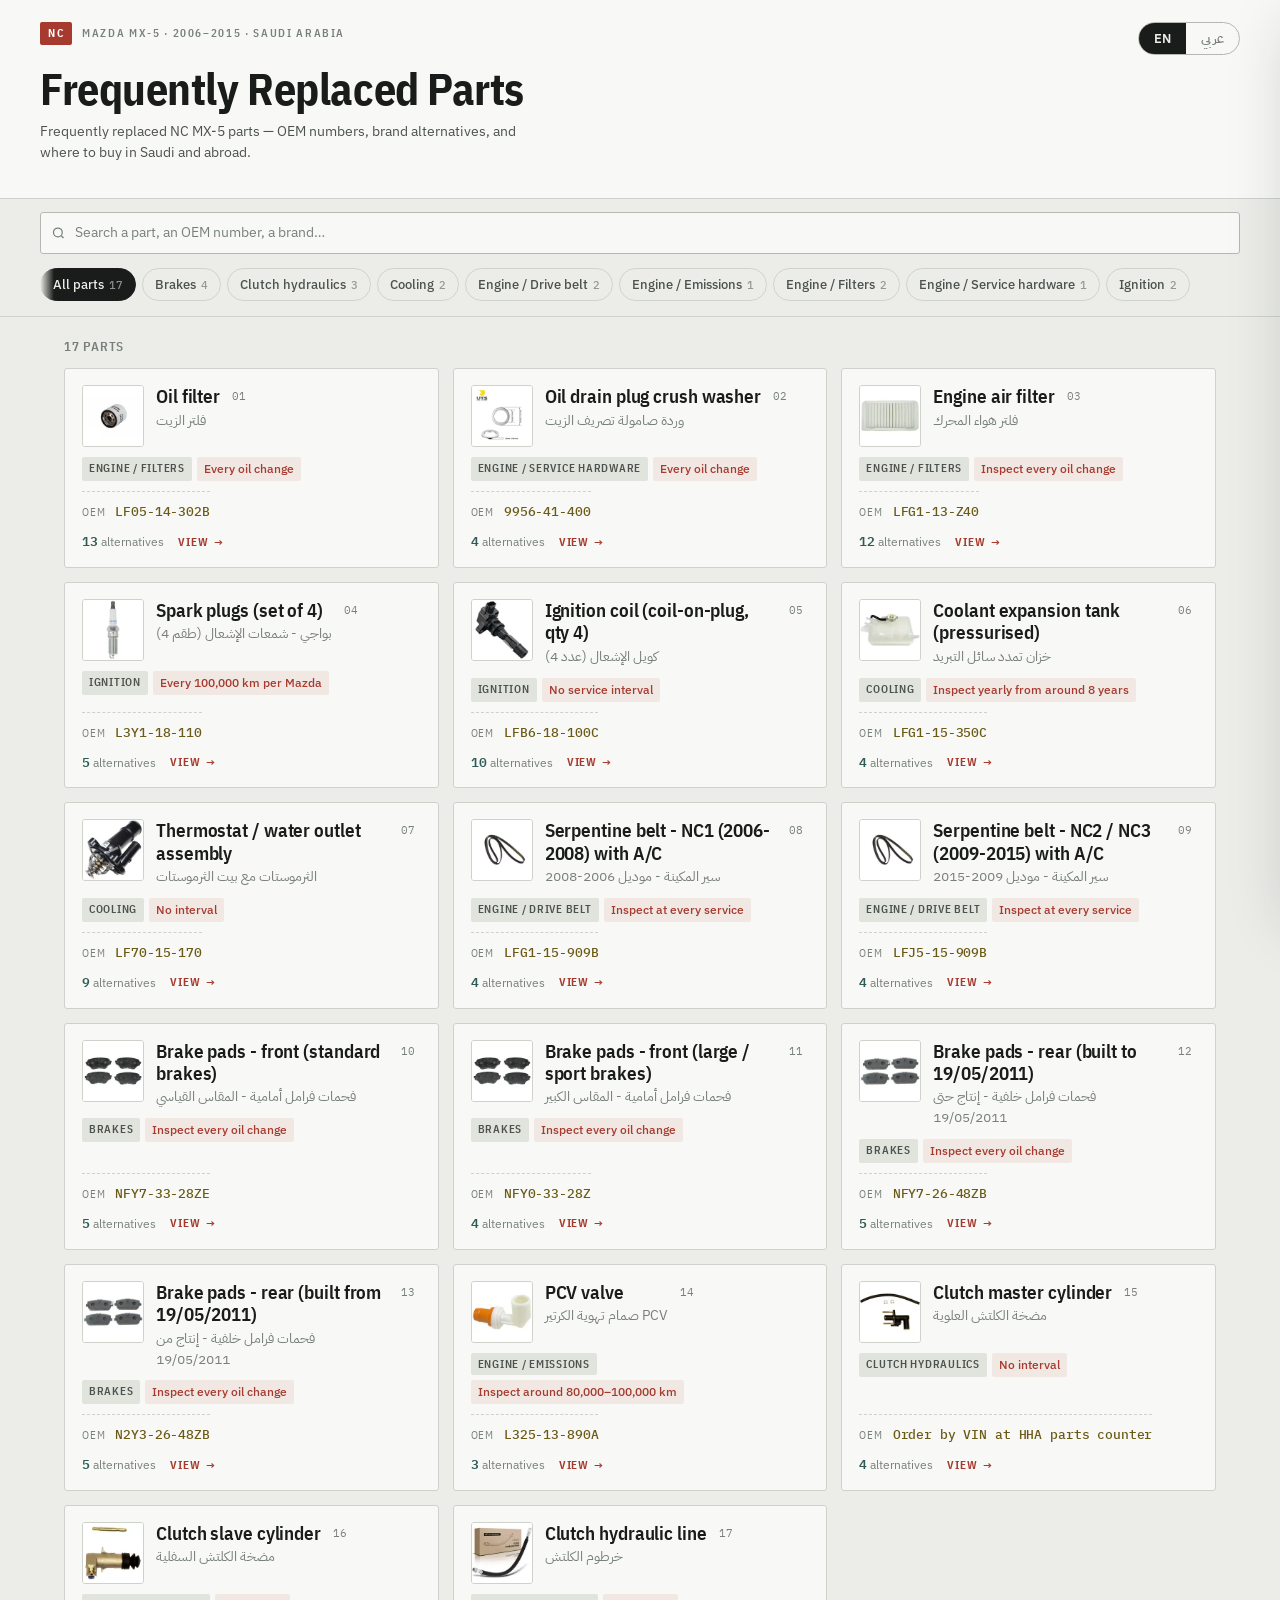
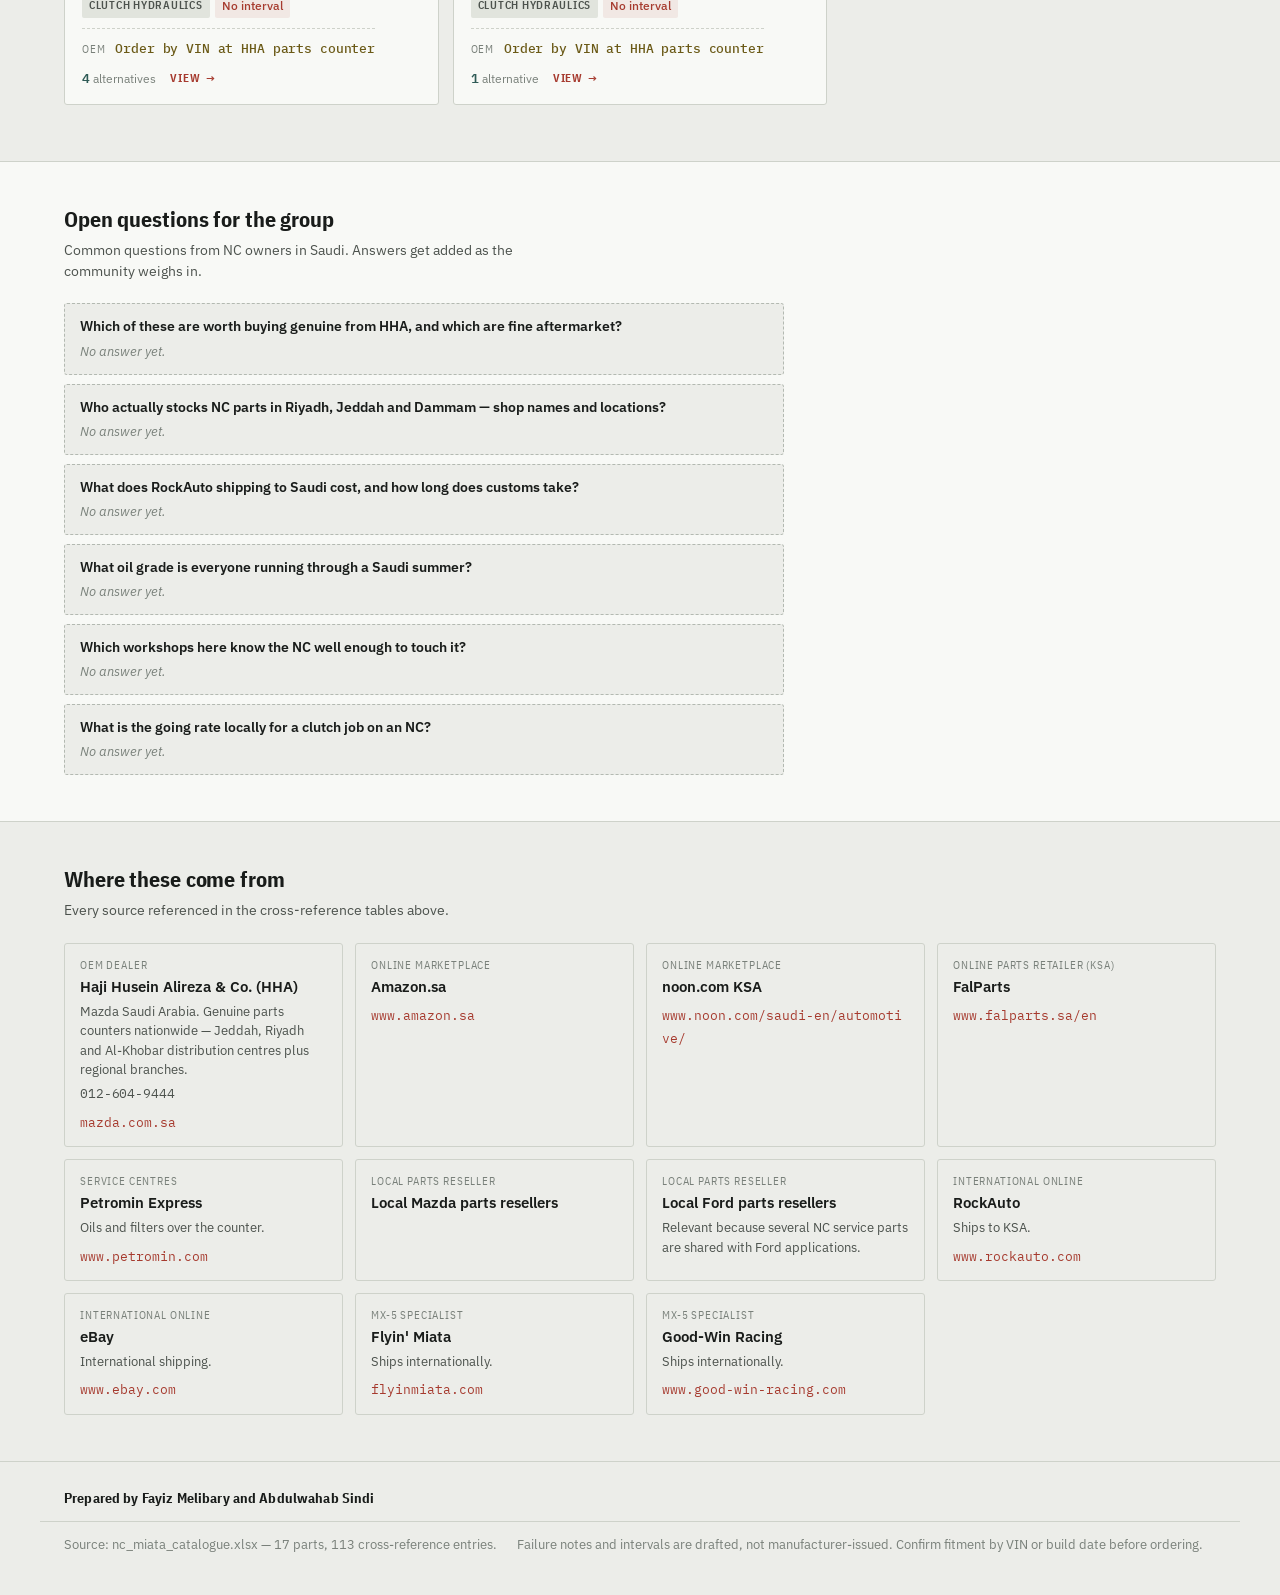
==== index.html @ 5ec64816 "Initial commit: live index.html, catalogue source, project instructions" ====
<!doctype html>
<html lang="en">
<head>
<meta charset="utf-8">
<meta name="viewport" content="width=device-width, initial-scale=1">
<meta name="description" content="Frequently replaced parts for the Mazda MX-5 (NC, 2006-2015): OEM numbers, brand cross-references, and where to buy in Saudi Arabia and abroad. English and Arabic.">
<meta name="color-scheme" content="light dark">
<meta property="og:title" content="NC Miata Parts Counter">
<meta property="og:description" content="Frequently replaced parts for the Mazda MX-5 NC, with OEM numbers, brand alternatives and Saudi sourcing.">
<meta property="og:type" content="website">
<link rel="icon" href="data:image/svg+xml,%3Csvg xmlns='http://www.w3.org/2000/svg' viewBox='0 0 100 100'%3E%3Ctext y='.9em' font-size='90'%3E%F0%9F%94%A7%3C/text%3E%3C/svg%3E">
<style>
*{box-sizing:border-box}
html{-webkit-text-size-adjust:100%}
body{margin:0}
img{max-width:100%}
[hidden]{display:none!important}
</style>
<title>NC Miata Parts Counter</title>
<link rel="preconnect" href="https://fonts.gstatic.com" crossorigin>
<link rel="stylesheet" href="https://fonts.googleapis.com/css2?family=IBM+Plex+Mono:wght@400;500&family=IBM+Plex+Sans+Arabic:wght@400;500;600;700&family=IBM+Plex+Sans+Condensed:wght@600;700&family=IBM+Plex+Sans:wght@400;500;600&display=swap">
<style>
:root{
  --ground:#ECEDE9; --surface:#F8F9F6; --surface-2:#E1E4DD; --raise:#FFFFFF;
  --ink:#191C1A; --ink-2:#4C524D; --ink-3:#79807A;
  --line:#CED2CA; --line-strong:#B3B9B1;
  --accent:#A63A2E; --accent-ink:#A63A2E; --accent-soft:rgba(166,58,46,.09);
  --oem:#6B5A17; --oem-soft:rgba(107,90,23,.11);
  --alt:#2F5B56; --alt-soft:rgba(47,91,86,.10);
  --draft:#8A5A00; --draft-soft:rgba(138,90,0,.10);
  --shadow:0 1px 2px rgba(25,28,26,.06),0 8px 24px rgba(25,28,26,.07);
  --shadow-lg:0 2px 8px rgba(25,28,26,.12),0 24px 60px rgba(25,28,26,.20);
  --r:3px;
  --sans:"IBM Plex Sans","Segoe UI",system-ui,sans-serif;
  --cond:"IBM Plex Sans Condensed","IBM Plex Sans","Segoe UI",system-ui,sans-serif;
  --mono:"IBM Plex Mono",ui-monospace,SFMono-Regular,Menlo,monospace;
  --arab:"IBM Plex Sans Arabic","IBM Plex Sans","Segoe UI",system-ui,sans-serif;
}
@media (prefers-color-scheme:dark){
  :root:not([data-theme="light"]){
    --ground:#121513; --surface:#1A1E1B; --surface-2:#242A26; --raise:#20251F;
    --ink:#E8EBE5; --ink-2:#A7AEA7; --ink-3:#79817A;
    --line:#2E3531; --line-strong:#414A45;
    --accent:#E07A69; --accent-ink:#E8907F; --accent-soft:rgba(224,122,105,.13);
    --oem:#C9AC55; --oem-soft:rgba(201,172,85,.13);
    --alt:#78BAB1; --alt-soft:rgba(120,186,177,.12);
    --draft:#D3A44E; --draft-soft:rgba(211,164,78,.13);
    --shadow:0 1px 2px rgba(0,0,0,.4),0 8px 24px rgba(0,0,0,.35);
    --shadow-lg:0 2px 8px rgba(0,0,0,.5),0 24px 60px rgba(0,0,0,.6);
  }
}
:root[data-theme="dark"]{
  --ground:#121513; --surface:#1A1E1B; --surface-2:#242A26; --raise:#20251F;
  --ink:#E8EBE5; --ink-2:#A7AEA7; --ink-3:#79817A;
  --line:#2E3531; --line-strong:#414A45;
  --accent:#E07A69; --accent-ink:#E8907F; --accent-soft:rgba(224,122,105,.13);
  --oem:#C9AC55; --oem-soft:rgba(201,172,85,.13);
  --alt:#78BAB1; --alt-soft:rgba(120,186,177,.12);
  --draft:#D3A44E; --draft-soft:rgba(211,164,78,.13);
  --shadow:0 1px 2px rgba(0,0,0,.4),0 8px 24px rgba(0,0,0,.35);
  --shadow-lg:0 2px 8px rgba(0,0,0,.5),0 24px 60px rgba(0,0,0,.6);
}
*{box-sizing:border-box}
body{background:var(--ground);color:var(--ink);font-family:var(--sans);font-size:15px;line-height:1.55;-webkit-font-smoothing:antialiased}
#app[dir="rtl"]{font-family:var(--arab)}
#app[dir="rtl"] .mono{font-family:var(--mono);direction:ltr}
button,input{font:inherit;color:inherit}
::selection{background:var(--accent-soft)}
:focus-visible{outline:2px solid var(--accent);outline-offset:2px;border-radius:2px}
@media (prefers-reduced-motion:reduce){*{animation:none!important;transition:none!important}}

.wrap{max-width:1200px;margin:0 auto;padding:0 24px}
.mono{font-family:var(--mono);font-variant-numeric:tabular-nums;font-size:.92em;letter-spacing:-.01em}

/* ---- masthead ---- */
.mast{border-bottom:1px solid var(--line);background:var(--surface)}
.mast-in{padding:22px 0}
.mast-top{display:flex;align-items:flex-start;justify-content:space-between;gap:12px;margin-bottom:11px}
.brandline{display:flex;align-items:center;gap:10px;flex:1 1 auto;min-width:0}
.chassis{font-family:var(--cond);font-weight:700;font-size:11px;letter-spacing:.14em;text-transform:uppercase;color:var(--raise);background:var(--accent);padding:3px 8px;border-radius:2px;flex:0 0 auto}
.kicker{font-family:var(--cond);font-weight:600;font-size:11px;letter-spacing:.15em;text-transform:uppercase;color:var(--ink-3);line-height:1.35}
#app[dir="rtl"] .kicker,#app[dir="rtl"] .chassis{letter-spacing:0;font-family:var(--arab)}
h1{font-family:var(--cond);font-weight:700;font-size:clamp(30px,4.4vw,44px);line-height:1.03;margin:0;letter-spacing:-.01em;text-wrap:balance}
#app[dir="rtl"] h1{font-family:var(--arab);letter-spacing:0;line-height:1.25}
.sub{color:var(--ink-2);font-size:13.5px;margin-top:9px;max-width:62ch}
.mast-tools{display:flex;gap:8px;align-items:center;flex:0 0 auto}
.tbtn{background:transparent;border:1px solid var(--line-strong);color:var(--ink-2);padding:7px 13px;border-radius:var(--r);cursor:pointer;font-size:13px;font-weight:500;transition:background .15s,color .15s,border-color .15s}
.tbtn:hover{background:var(--surface-2);color:var(--ink)}
.langsw{display:flex;border:1px solid var(--line-strong);border-radius:100px;overflow:hidden;background:var(--surface)}
.langsw button{background:transparent;border:0;padding:6px 15px;cursor:pointer;font-size:12.5px;font-weight:600;color:var(--ink-3);letter-spacing:.02em;transition:background .15s,color .15s}
.langsw button:hover{color:var(--ink)}
.langsw button[aria-pressed="true"]{background:var(--ink);color:var(--ground)}

/* ---- controls ---- */
.controls{position:sticky;top:0;z-index:30;background:color-mix(in srgb,var(--ground) 92%,transparent);backdrop-filter:blur(8px);border-bottom:1px solid var(--line)}
.controls-in{display:flex;flex-wrap:wrap;gap:14px;align-items:center;padding:13px 0}
.search{position:relative;flex:1 1 300px;min-width:240px}
.search input{width:100%;background:var(--surface);border:1px solid var(--line-strong);border-radius:var(--r);padding:9px 12px 9px 34px;font-size:14px}
#app[dir="rtl"] .search input{padding:9px 34px 9px 12px}
.search svg{position:absolute;inset-inline-start:11px;top:50%;transform:translateY(-50%);width:15px;height:15px;color:var(--ink-3);pointer-events:none}
.search input::placeholder{color:var(--ink-3)}
.cats{display:flex;flex-wrap:nowrap;gap:6px;overflow-x:auto;flex:1 1 100%;min-width:0;padding-bottom:2px;scrollbar-width:none;-webkit-overflow-scrolling:touch;scroll-snap-type:x proximity;-webkit-mask-image:linear-gradient(to right,transparent 0,#000 14px,#000 calc(100% - 14px),transparent 100%);mask-image:linear-gradient(to right,transparent 0,#000 14px,#000 calc(100% - 14px),transparent 100%)}
.cats::-webkit-scrollbar{display:none}
.cat{flex:0 0 auto;scroll-snap-align:start;background:transparent;border:1px solid var(--line);color:var(--ink-2);padding:6px 12px;border-radius:100px;cursor:pointer;font-size:12.5px;font-weight:500;white-space:nowrap;transition:.15s}
.cat:hover{border-color:var(--line-strong);color:var(--ink)}
.cat[aria-pressed="true"]{background:var(--ink);border-color:var(--ink);color:var(--ground)}
.cat .n{opacity:.55;margin-inline-start:5px;font-family:var(--mono);font-size:11px}

/* ---- grid ---- */
.count{padding:20px 0 12px;font-size:12.5px;color:var(--ink-3);font-family:var(--cond);letter-spacing:.06em;text-transform:uppercase;font-weight:600}
#app[dir="rtl"] .count{font-family:var(--arab);letter-spacing:0;text-transform:none}
.grid{display:grid;grid-template-columns:repeat(auto-fill,minmax(300px,1fr));gap:14px;padding-bottom:56px;align-items:stretch}
.card{position:relative;display:flex;flex-direction:column;gap:10px;text-align:start;background:var(--surface);border:1px solid var(--line);border-radius:var(--r);padding:16px 17px 15px;cursor:pointer;transition:border-color .15s,box-shadow .15s,transform .15s}
.card:hover{border-color:var(--line-strong);box-shadow:var(--shadow);transform:translateY(-1px)}
.card-top{display:flex;gap:12px;align-items:flex-start;justify-content:space-between}
.idx{font-family:var(--mono);font-size:11px;color:var(--ink-3);padding-top:3px;min-width:20px}
.card h3{font-family:var(--cond);font-weight:600;font-size:19px;line-height:1.18;margin:0;letter-spacing:-.005em}
#app[dir="rtl"] .card h3{font-family:var(--arab);font-size:18px;line-height:1.4}
.card .alt-name{color:var(--ink-3);font-size:13.5px;margin-top:3px;font-family:var(--arab)}
#app[dir="rtl"] .card .alt-name{font-family:var(--sans);direction:ltr;text-align:right}
.chip{display:inline-block;font-size:10.5px;font-weight:600;font-family:var(--cond);letter-spacing:.07em;text-transform:uppercase;padding:3px 7px;border-radius:2px;white-space:nowrap}
#app[dir="rtl"] .chip{font-family:var(--arab);letter-spacing:0;text-transform:none;font-size:11px}
.chip-cat{background:var(--surface-2);color:var(--ink-2)}
.chip-int{background:var(--accent-soft);color:var(--accent-ink)}
.card .chip-int{white-space:normal;text-transform:none;letter-spacing:0;font-family:var(--sans);font-weight:500;font-size:11.5px;max-width:100%}
#app[dir="rtl"] .card .chip-int{font-family:var(--arab)}
.card{overflow:hidden;min-width:0}
.card-oem{display:flex;justify-content:space-between;gap:10px;align-items:baseline;border-top:1px dashed var(--line);padding-top:10px;margin-top:auto}
.card-oem .lab{font-size:11px;color:var(--ink-3);font-family:var(--cond);letter-spacing:.07em;text-transform:uppercase}
#app[dir="rtl"] .card-oem .lab{font-family:var(--arab);letter-spacing:0;text-transform:none}
.card-oem .val{font-family:var(--mono);font-size:13px;color:var(--oem);font-weight:500}
.card-foot{display:flex;gap:14px;justify-content:space-between;align-items:center;font-size:12px;color:var(--ink-3)}
.card-foot b{color:var(--alt);font-weight:600;font-family:var(--mono);font-size:12.5px}
.viewcue{display:inline-flex;align-items:center;gap:5px;color:var(--accent-ink);font-family:var(--cond);font-weight:700;font-size:11px;letter-spacing:.08em;text-transform:uppercase;white-space:nowrap}
#app[dir="rtl"] .viewcue{font-family:var(--arab);letter-spacing:0;text-transform:none;font-size:12px}
.viewcue .arrow{display:inline-block;transition:transform .15s}
.card:hover .viewcue .arrow{transform:translateX(3px)}
#app[dir="rtl"] .viewcue .arrow{transform:scaleX(-1)}
#app[dir="rtl"] .card:hover .viewcue .arrow{transform:scaleX(-1) translateX(3px)}
.empty{padding:60px 0;text-align:center;color:var(--ink-3)}
.thumb{flex:0 0 auto;width:62px;height:62px;border-radius:3px;background:#fff;border:1px solid var(--line);overflow:hidden;display:grid;place-items:center}
.thumb img{width:100%;height:100%;object-fit:contain;display:block}
.ctxt{min-width:0;flex:1 1 auto}
.dimg{background:#fff;border:1px solid var(--line);border-radius:var(--r);padding:14px;display:grid;place-items:center}
.dimg img{max-width:100%;max-height:240px;object-fit:contain;display:block}
.imgcap{font-size:11.5px;color:var(--ink-3);margin-top:7px;line-height:1.45}

/* ---- sections ---- */
.band{border-top:1px solid var(--line);background:var(--surface);padding:40px 0 46px}
.band h2{font-family:var(--cond);font-weight:700;font-size:22px;margin:0 0 4px;letter-spacing:-.005em}
#app[dir="rtl"] .band h2{font-family:var(--arab)}
.band .lede{color:var(--ink-2);font-size:13.5px;margin:0 0 22px;max-width:64ch}
.vendors{display:grid;grid-template-columns:repeat(auto-fill,minmax(260px,1fr));gap:12px}
.vendor{border:1px solid var(--line);border-radius:var(--r);padding:13px 15px;background:var(--ground)}
.vendor .vt{font-size:10.5px;font-family:var(--cond);letter-spacing:.08em;text-transform:uppercase;color:var(--ink-3);margin-bottom:5px}
#app[dir="rtl"] .vendor .vt{font-family:var(--arab);letter-spacing:0;text-transform:none}
.vendor .vn{font-weight:600;font-size:14.5px;line-height:1.3}
.vendor .vd{color:var(--ink-2);font-size:12.5px;margin-top:5px}
.vendor a{color:var(--accent-ink);text-decoration:none;font-size:12.5px;font-family:var(--mono);word-break:break-all}
.vendor a:hover{text-decoration:underline}
.faqlist{display:flex;flex-direction:column;gap:9px;max-width:80ch}
.faqq{border:1px dashed var(--line-strong);border-radius:var(--r);padding:12px 15px;background:var(--ground)}
.faqq .q{font-weight:600;font-size:14px}
.faqq .a{color:var(--ink-3);font-size:12.5px;margin-top:4px;font-style:italic}
footer{border-top:1px solid var(--line);padding:26px 0 40px;color:var(--ink-3);font-size:12.5px}
footer .fl{display:flex;flex-wrap:wrap;gap:6px 20px}
footer .credit{font-family:var(--cond);font-weight:700;font-size:14px;color:var(--ink);letter-spacing:.01em;padding-bottom:12px;margin-bottom:13px;border-bottom:1px solid var(--line)}
#app[dir="rtl"] footer .credit{font-family:var(--arab);letter-spacing:0}

/* ---- drawer ---- */
.scrim{position:fixed;inset:0;background:rgba(10,14,11,.5);opacity:0;pointer-events:none;transition:opacity .22s;z-index:60}
.scrim.on{opacity:1;pointer-events:auto}
.drawer{position:fixed;inset-block:0;inset-inline-end:0;width:min(620px,100%);background:var(--ground);border-inline-start:1px solid var(--line-strong);box-shadow:var(--shadow-lg);z-index:70;overflow-y:auto;transform:translateX(102%);transition:transform .26s cubic-bezier(.32,.72,0,1)}
#app[dir="rtl"] .drawer{transform:translateX(-102%)}
.drawer.on,#app[dir="rtl"] .drawer.on{transform:translateX(0)}
.dhead{position:sticky;top:0;background:var(--surface);border-bottom:1px solid var(--line);padding:18px 26px 16px;z-index:2}
.dclose{position:absolute;top:14px;inset-inline-end:16px;background:transparent;border:1px solid var(--line-strong);border-radius:var(--r);width:30px;height:30px;cursor:pointer;color:var(--ink-2);line-height:1}
.dclose:hover{background:var(--surface-2);color:var(--ink)}
.dhead .idx2{font-family:var(--mono);font-size:11.5px;color:var(--ink-3);margin-bottom:6px}
.dhead h2{font-family:var(--cond);font-weight:700;font-size:26px;line-height:1.12;margin:0;padding-inline-end:40px;letter-spacing:-.01em}
#app[dir="rtl"] .dhead h2{font-family:var(--arab);line-height:1.35}
.dhead .alt2{color:var(--ink-3);font-size:15px;margin-top:4px;font-family:var(--arab)}
#app[dir="rtl"] .dhead .alt2{font-family:var(--sans);direction:ltr;text-align:right}
.dhead .chips{display:flex;gap:6px;flex-wrap:wrap;margin-top:11px}
.dbody{padding:22px 26px 60px;display:flex;flex-direction:column;gap:26px}
.sec .sh{font-family:var(--cond);font-weight:700;font-size:11px;letter-spacing:.13em;text-transform:uppercase;color:var(--ink-3);padding-bottom:7px;border-bottom:1px solid var(--line);margin-bottom:12px;display:flex;justify-content:space-between;align-items:center;gap:10px}
#app[dir="rtl"] .sec .sh{font-family:var(--arab);letter-spacing:0;text-transform:none;font-size:12.5px}
.why-sum{cursor:pointer;list-style:none;margin-bottom:0}
.why-sum::-webkit-details-marker{display:none}
.why-sum::marker{content:""}
.why-sum:hover{color:var(--ink-2)}
.why-chev{color:var(--ink-3);font-size:12px;transition:transform .2s}
details[open] .why-sum{margin-bottom:12px}
details[open] .why-chev{transform:rotate(180deg)}
.kv{display:grid;grid-template-columns:minmax(96px,auto) 1fr;gap:7px 18px;font-size:13.5px}
.kv dt{color:var(--ink-3);font-size:12px}
.kv dd{margin:0}
.pn{font-family:var(--mono);font-size:13.5px;font-weight:500;color:var(--oem)}
.sups{display:flex;flex-wrap:wrap;gap:5px;margin-top:2px}
.sup{font-family:var(--mono);font-size:11.5px;background:var(--surface-2);color:var(--ink-2);padding:2px 6px;border-radius:2px}
.note{background:var(--surface);border:1px solid var(--line);border-inline-start:3px solid var(--accent);border-radius:var(--r);padding:13px 15px;font-size:13.5px;line-height:1.6}
.note .why{color:var(--ink)}
.sym{list-style:none;margin:10px 0 0;padding:0;display:flex;flex-direction:column;gap:4px}
.sym li{position:relative;padding-inline-start:15px;font-size:13px;color:var(--ink-2)}
.sym li::before{content:"";position:absolute;inset-inline-start:0;top:8px;width:5px;height:5px;background:var(--accent);border-radius:50%}
.draftflag{font-size:10.5px;font-weight:600;font-family:var(--cond);letter-spacing:.07em;text-transform:uppercase;color:var(--draft);background:var(--draft-soft);padding:2px 7px;border-radius:2px;white-space:nowrap}
#app[dir="rtl"] .draftflag{font-family:var(--arab);letter-spacing:0;text-transform:none;font-size:11px}
.tblwrap{overflow-x:auto;border:1px solid var(--line);border-radius:var(--r)}
table{border-collapse:collapse;width:100%;font-size:13px;min-width:420px}
th{text-align:start;font-family:var(--cond);font-weight:700;font-size:10.5px;letter-spacing:.1em;text-transform:uppercase;color:var(--ink-3);background:var(--surface);padding:8px 11px;border-bottom:1px solid var(--line);white-space:nowrap}
#app[dir="rtl"] th{font-family:var(--arab);letter-spacing:0;text-transform:none;font-size:12px}
td{padding:9px 11px;border-bottom:1px solid var(--line);vertical-align:top}
tr:last-child td{border-bottom:0}
tr.oemrow{background:var(--oem-soft)}
td.brand{font-weight:600;white-space:nowrap}
td.num{font-family:var(--mono);font-size:12.5px}
.eq{font-size:10.5px;font-weight:600;font-family:var(--cond);letter-spacing:.06em;text-transform:uppercase;padding:2px 6px;border-radius:2px;white-space:nowrap}
#app[dir="rtl"] .eq{font-family:var(--arab);letter-spacing:0;text-transform:none;font-size:11px}
.eq-oem{background:var(--oem-soft);color:var(--oem)}
.eq-dir{background:var(--alt-soft);color:var(--alt)}
.srcgrid{display:grid;gap:10px}
.src{border:1px solid var(--line);border-radius:var(--r);padding:11px 13px;background:var(--surface)}
.src .st{font-size:10.5px;font-family:var(--cond);letter-spacing:.09em;text-transform:uppercase;color:var(--ink-3);margin-bottom:6px}
#app[dir="rtl"] .src .st{font-family:var(--arab);letter-spacing:0;text-transform:none;font-size:12px}
.srcpills{display:flex;flex-wrap:wrap;gap:5px}
.pill{font-size:12px;background:var(--ground);border:1px solid var(--line);padding:3px 9px;border-radius:100px;color:var(--ink-2);text-decoration:none}
a.pill:hover{border-color:var(--accent);color:var(--accent-ink)}
.hidden{display:none!important}
@media (max-width:560px){
  .wrap{padding:0 16px}
  .dbody,.dhead{padding-inline:18px}
  .grid{grid-template-columns:1fr}
}
</style>

</head>
<body>
<div id="app" dir="ltr">
  <header class="mast">
    <div class="wrap mast-in">
      <div class="mast-top">
        <div class="brandline">
          <span class="chassis">NC</span>
          <span class="kicker" data-t="kicker"></span>
        </div>
        <div class="mast-tools">
          <div class="langsw" role="group" aria-label="Language">
            <button id="btn-en" aria-pressed="true">EN</button>
            <button id="btn-ar" aria-pressed="false" style="font-family:var(--arab)">عربي</button>
          </div>
        </div>
      </div>
      <h1 data-t="title"></h1>
      <p class="sub" data-t="sub"></p>
    </div>
  </header>

  <div class="controls">
    <div class="wrap controls-in">
      <div class="search">
        <svg viewBox="0 0 24 24" fill="none" stroke="currentColor" stroke-width="2" aria-hidden="true"><circle cx="11" cy="11" r="7"></circle><path d="M20 20l-3.5-3.5"></path></svg>
        <input id="q" type="search" autocomplete="off">
      </div>
      <div class="cats" id="cats"></div>
    </div>
  </div>

  <main class="wrap">
    <div class="count" id="count"></div>
    <div class="grid" id="grid"></div>
  </main>

  <section class="band">
    <div class="wrap">
      <h2 data-t="faqH"></h2>
      <p class="lede" data-t="faqLede"></p>
      <div class="faqlist" id="faqlist"></div>
    </div>
  </section>

  <section class="band" style="background:var(--ground)">
    <div class="wrap">
      <h2 data-t="venH"></h2>
      <p class="lede" data-t="venLede"></p>
      <div class="vendors" id="vendors"></div>
    </div>
  </section>

  <footer>
    <div class="wrap credit" data-t="credit"></div>
    <div class="wrap fl">
      <span data-t="foot1"></span>
      <span data-t="foot2"></span>
    </div>
  </footer>

  <div class="scrim" id="scrim"></div>
  <aside class="drawer" id="drawer" role="dialog" aria-modal="true" aria-labelledby="dtitle" tabindex="-1"></aside>
</div>

<script>
const KSA=["HHA Mazda (OEM counter)","Amazon.sa, noon KSA, FalParts.sa, Petromin Express, Local Ford resellers, Local Mazda resellers","Local Ford resellers","Amazon.sa, noon KSA, FalParts.sa, Petromin Express, Local Mazda resellers","Amazon.sa, noon KSA, FalParts.sa, Local Mazda resellers","Local Mazda resellers, Amazon.sa, noon KSA, FalParts.sa","Local Mazda resellers, Amazon.sa, noon KSA","Amazon.sa","Amazon.sa, noon KSA"];
const INTL=["RockAuto, eBay","Flyin' Miata","RockAuto, eBay, Flyin' Miata, Good-Win Racing","Flyin' Miata, RockAuto, eBay","eBay","RockAuto, eBay, Good-Win Racing","RockAuto, eBay, Flyin' Miata, Good-Win Racing, eBay","Flyin' Miata, Good-Win Racing, eBay, RockAuto, eBay"];

const VENDORS=[
 {k:"hha",en:"Haji Husein Alireza & Co. (HHA)",ar:"الحاج حسين علي رضا وشركاه",tEn:"OEM dealer",tAr:"الوكيل المعتمد",u:"https://mazda.com.sa",p:"012-604-9444",dEn:"Mazda Saudi Arabia. Genuine parts counters nationwide — Jeddah, Riyadh and Al-Khobar distribution centres plus regional branches.",dAr:"وكيل مازدا في السعودية. أقسام قطع الغيار الأصلية في جدة والرياض والخبر إضافة إلى الفروع الإقليمية."},
 {k:"amazon_sa",en:"Amazon.sa",ar:"أمازون السعودية",tEn:"Online marketplace",tAr:"متجر إلكتروني",u:"https://www.amazon.sa",p:"",dEn:"",dAr:""},
 {k:"noon",en:"noon.com KSA",ar:"نون السعودية",tEn:"Online marketplace",tAr:"متجر إلكتروني",u:"https://www.noon.com/saudi-en/automotive/",p:"",dEn:"",dAr:""},
 {k:"falparts",en:"FalParts",ar:"فال بارتس",tEn:"Online parts retailer (KSA)",tAr:"متجر قطع غيار إلكتروني (السعودية)",u:"https://www.falparts.sa/en",p:"",dEn:"",dAr:""},
 {k:"petromin",en:"Petromin Express",ar:"بترومين إكسبرس",tEn:"Service centres",tAr:"مراكز خدمة",u:"https://www.petromin.com",p:"",dEn:"Oils and filters over the counter.",dAr:"زيوت وفلاتر متوفرة مباشرة."},
 {k:"local_mazda",en:"Local Mazda parts resellers",ar:"محلات قطع غيار مازدا المحلية",tEn:"Local parts reseller",tAr:"محلات محلية",u:"",p:"",dEn:"",dAr:""},
 {k:"local_ford",en:"Local Ford parts resellers",ar:"محلات قطع غيار فورد المحلية",tEn:"Local parts reseller",tAr:"محلات محلية",u:"",p:"",dEn:"Relevant because several NC service parts are shared with Ford applications.",dAr:"مهمة لأن عدداً من قطع صيانة NC مشتركة مع تطبيقات فورد."},
 {k:"rockauto",en:"RockAuto",ar:"روك أوتو",tEn:"International online",tAr:"متجر دولي",u:"https://www.rockauto.com",p:"",dEn:"Ships to KSA.",dAr:"يشحن إلى السعودية."},
 {k:"ebay",en:"eBay",ar:"إي باي",tEn:"International online",tAr:"متجر دولي",u:"https://www.ebay.com",p:"",dEn:"International shipping.",dAr:"شحن دولي."},
 {k:"fm",en:"Flyin' Miata",ar:"فلاين مياتا",tEn:"MX-5 specialist",tAr:"متخصص MX-5",u:"https://flyinmiata.com",p:"",dEn:"Ships internationally.",dAr:"يشحن دولياً."},
 {k:"gwr",en:"Good-Win Racing",ar:"قود وين ريسنق",tEn:"MX-5 specialist",tAr:"متخصص MX-5",u:"https://www.good-win-racing.com",p:"",dEn:"Ships internationally.",dAr:"يشحن دولياً."}
];
const VMAP=[["hha mazda","hha"],["amazon","amazon_sa"],["noon","noon"],["falparts","falparts"],["petromin","petromin"],["local mazda","local_mazda"],["local ford","local_ford"],["rockauto","rockauto"],["ebay","ebay"],["flyin","fm"],["good-win","gwr"]];
function vendorFor(name){const l=name.toLowerCase();for(const[m,k]of VMAP){if(l.includes(m))return VENDORS.find(v=>v.k===k);}return null;}
function splitSrc(s){if(!s)return[];const out=[],seen=new Set();s.split(",").forEach(x=>{const t=x.trim();if(!t)return;const v=vendorFor(t);const key=v?v.k:t.toLowerCase();if(seen.has(key))return;seen.add(key);out.push({label:t,v:v});});return out;}
</script>

<script>
const PARTS=[{"id": "NC-OIL-FILTER", "cat": "Engine / Filters", "en": "Oil filter", "ar": "فلتر الزيت", "fit": "All 2006-2015 NC, 2.0L", "oem": "LF05-14-302B", "sup": "LF10-14-302, LF10-14-302A, LF05-14-302A", "rows": [["O", "Mazda", "LF05-14-302B", "OEM", 0, -1], ["A", "Motorcraft", "FL-910S", "Direct", 1, 0], ["A", "Motorcraft", "EFL910", "Direct", 2, 0], ["A", "Mobil 1", "M1-102", "Direct", 3, 0], ["A", "Bosch", "3330", "Direct", 3, 0], ["A", "Denso", "150-1002", "Direct", 3, 0], ["A", "Wix", "51348", "Direct", -1, 0], ["A", "Purolator", "L10241 / PL10241", "Direct", -1, 0], ["A", "Fram", "PH3614", "Direct", 4, 0], ["A", "K&N", "HP-1002", "Direct", 4, 0], ["A", "Mann-Filter", "W7015", "Direct", 4, 0], ["A", "Hengst", "H319W", "Direct", 4, 0], ["A", "NAPA Gold", "1348", "Direct", -1, 0], ["A", "Hastings", "LF589", "Direct", -1, 0]]}, {"id": "NC-DRAIN-WASHER", "cat": "Engine / Service hardware", "en": "Oil drain plug crush washer", "ar": "وردة صامولة تصريف الزيت", "fit": "All 2006-2015 NC", "oem": "9956-41-400", "sup": "", "rows": [["O", "Mazda", "9956-41-400", "OEM", 0, -1], ["A", "Generic aluminium", "14 x 20 x 2 mm crush washer", "Direct", 5, -1], ["A", "Generic copper", "14 x 20 mm copper washer", "Direct", 6, -1], ["A", "Flyin' Miata", "04-29020", "Direct", -1, 1], ["A", "Dorman", "095-158", "Direct", -1, 0]]}, {"id": "NC-AIR-FILTER", "cat": "Engine / Filters", "en": "Engine air filter", "ar": "فلتر هواء المحرك", "fit": "All 2006-2015 NC, 2.0L", "oem": "LFG1-13-Z40", "sup": "", "rows": [["O", "Mazda", "LFG1-13-Z40", "OEM", 0, -1], ["A", "Fram", "CA10495", "Direct", 3, 0], ["A", "Wix", "42863", "Direct", -1, 0], ["A", "Denso", "143-3094", "Direct", 3, 0], ["A", "K&N", "33-2335", "Direct", 4, 2], ["A", "Mahle", "LX3279", "Direct", 4, 0], ["A", "Purolator", "A25793", "Direct", -1, 0], ["A", "Premium Guard", "PA5793", "Direct", 4, 0], ["A", "STP", "SA10495", "Direct", -1, 0], ["A", "Baldwin", "PA10248", "Direct", -1, 0], ["A", "Hastings", "AF1386", "Direct", -1, 0], ["A", "Beck/Arnley", "042-1715", "Direct", -1, 0], ["A", "NAPA", "2863", "Direct", -1, 0]]}, {"id": "NC-SPARK-PLUGS", "cat": "Ignition", "en": "Spark plugs (set of 4)", "ar": "بواجي - شمعات الإشعال (طقم 4)", "fit": "2006-2015 NC, 2.0L only", "oem": "L3Y1-18-110", "sup": "L3G2-18-110, LFJR-18-110", "rows": [["O", "Mazda", "L3Y1-18-110", "OEM", 0, -1], ["A", "NGK", "ILTR6A-13G (stock no. 3789)", "Direct", 4, 0], ["A", "NGK", "LTR6BI-13 (stock no. 91725)", "Direct", 4, 0], ["A", "NGK", "LTR6IX-11 (stock no. 6509)", "Direct", 4, 0], ["A", "NGK", "Ruthenium HX 91276", "Direct", 4, 0], ["A", "Denso", "Iridium TT / Iridium Power (by application)", "Direct", 4, 0]]}, {"id": "NC-IGNITION-COIL", "cat": "Ignition", "en": "Ignition coil (coil-on-plug, qty 4)", "ar": "كويل الإشعال (عدد 4)", "fit": "All 2006-2015 NC, 2.0L", "oem": "LFB6-18-100C", "sup": "LFB6-18-100, LFB6-18-100A, LFB6-18-100B, LFB6-18-100C-9U", "rows": [["O", "Mazda", "LFB6-18-100C", "OEM", 0, -1], ["A", "Delphi", "GN10400", "Direct", 4, 0], ["A", "Standard Motor Products", "UF-541", "Direct", -1, 0], ["A", "Beck/Arnley", "178-8395", "Direct", -1, 0], ["A", "Spectra Premium", "C-779", "Direct", -1, 0], ["A", "Walker Products", "921-2178", "Direct", -1, 0], ["A", "BWD / Wells", "E1041 / C1684", "Direct", -1, 0], ["A", "Airtex / WVE", "5C1741", "Direct", -1, 0], ["A", "NAPA", "IC621SB", "Direct", -1, 0], ["A", "Dorman", "645-787", "Direct", 4, 0], ["A", "TRQ", "Set of 4 (LFB6-18-100 ref.)", "Direct", 7, 0]]}, {"id": "NC-COOLANT-TANK", "cat": "Cooling", "en": "Coolant expansion tank (pressurised)", "ar": "خزان تمدد سائل التبريد", "fit": "All 2006-2015 NC", "oem": "LFG1-15-350C", "sup": "LFG1-15-350, LFG1-15-350A, LFG1-15-350B", "rows": [["O", "Mazda", "LFG1-15-350C", "OEM", 0, -1], ["A", "Moroso", "63779", "Direct", -1, 3], ["A", "Jass Performance", "NC aluminium expansion tank", "Direct", -1, 4], ["A", "HCHCSPEED", "LFG1-15-350C (aluminium)", "Direct", 7, 0], ["A", "Heinmo / EVIL ENERGY", "MX-5 NC expansion tank", "Direct", 8, 0]]}, {"id": "NC-THERMOSTAT", "cat": "Cooling", "en": "Thermostat / water outlet assembly", "ar": "الثرموستات مع بيت الثرموستات", "fit": "2006-2015 NC built from 09/2006 (earlier cars: LF94-15-17Z)", "oem": "LF70-15-170", "sup": "LF50-15-170, LF53-15-170, LFE5-15-170, LF94-15-179A", "rows": [["O", "Mazda", "LF70-15-170", "OEM", 0, -1], ["A", "Stant", "48728", "Direct", 4, 0], ["A", "Gates", "34046", "Direct", 4, 0], ["A", "Dorman", "902-682", "Direct", 4, 0], ["A", "Motorad", "514-185", "Direct", 4, 0], ["A", "Four Seasons", "85994", "Direct", -1, 0], ["A", "Beck/Arnley", "143-0838", "Direct", -1, 0], ["A", "Motorcraft", "RT1221", "Direct", 2, 0], ["A", "Mahle", "TX7688D", "Direct", 4, 0], ["A", "NAPA", "441-180", "Direct", -1, 0]]}, {"id": "NC-BELT-NC1", "cat": "Engine / Drive belt", "en": "Serpentine belt - NC1 (2006-2008) with A/C", "ar": "سير المكينة - موديل 2006-2008", "fit": "2006-2008 NC1 with A/C", "oem": "LFG1-15-909B", "sup": "LF9J-15-909A", "rows": [["O", "Mazda", "LFG1-15-909B", "OEM", 0, -1], ["A", "Gates", "6PK2245 / K060883", "Direct", 4, 0], ["A", "Dayco", "5060883", "Direct", 4, 0], ["A", "Continental / ContiTech", "6PK2245", "Direct", 4, 0], ["A", "Bando", "6PK2245", "Direct", 4, 0]]}, {"id": "NC-BELT-NC2", "cat": "Engine / Drive belt", "en": "Serpentine belt - NC2 / NC3 (2009-2015) with A/C", "ar": "سير المكينة - موديل 2009-2015", "fit": "2009-2015 NC2/NC3 with A/C (different alternator pulley - not interchangeable with NC1 belt)", "oem": "LFJ5-15-909B", "sup": "LFJ5-15-909A, LFJ5-15-909B-9U", "rows": [["O", "Mazda", "LFJ5-15-909B", "OEM", 0, -1], ["A", "Gates", "6PK2255 / K060886", "Direct", 4, 0], ["A", "Dayco", "5060885", "Direct", 4, 0], ["A", "Continental / ContiTech", "6PK2255", "Direct", 4, 0], ["A", "Bando", "6PK2255", "Direct", 4, 0]]}, {"id": "NC-PADS-FRONT-STD", "cat": "Brakes", "en": "Brake pads - front (standard brakes)", "ar": "فحمات فرامل أمامية - المقاس القياسي", "fit": "2006-2015 NC with standard front brakes", "oem": "NFY7-33-28ZE", "sup": "NFY7-33-23Z, NFY7-33-23ZA, NFY7-33-23ZB, NFY7-33-28ZB, NFY7-33-28ZC, NFY7-33-28ZD", "rows": [["O", "Mazda", "NFY7-33-28ZE", "OEM", 0, -1], ["A", "Akebono", "ProACT (by application)", "Direct", 4, 5], ["A", "Centric / StopTech", "Posi-Quiet (by application)", "Direct", -1, 0], ["A", "PowerStop", "Z16 Evolution (OE replacement)", "Direct", 7, 0], ["A", "Brembo", "By application", "Direct", 4, 0], ["A", "Bosch", "By application", "Direct", 4, 0]]}, {"id": "NC-PADS-FRONT-BIG", "cat": "Brakes", "en": "Brake pads - front (large / sport brakes)", "ar": "فحمات فرامل أمامية - المقاس الكبير", "fit": "2006-2015 NC with the larger front brake package", "oem": "NFY0-33-28Z", "sup": "", "rows": [["O", "Mazda", "NFY0-33-28Z", "OEM", 0, -1], ["A", "Akebono", "ProACT (by application)", "Direct", 4, 0], ["A", "Centric / StopTech", "Posi-Quiet (by application)", "Direct", -1, 0], ["A", "Brembo", "By application", "Direct", 4, 0], ["A", "Bosch", "By application", "Direct", 4, 0]]}, {"id": "NC-PADS-REAR-EARLY", "cat": "Brakes", "en": "Brake pads - rear (built to 19/05/2011)", "ar": "فحمات فرامل خلفية - إنتاج حتى 19/05/2011", "fit": "NC built up to 19 May 2011", "oem": "NFY7-26-48ZB", "sup": "NFY7-26-48Z, NFY7-26-48ZA", "rows": [["O", "Mazda", "NFY7-26-48ZB", "OEM", 0, -1], ["A", "Akebono", "ProACT (by application)", "Direct", 4, 0], ["A", "Centric / StopTech", "Posi-Quiet (by application)", "Direct", -1, 0], ["A", "PowerStop", "Z16 Evolution (OE replacement)", "Direct", 7, 0], ["A", "Brembo", "By application", "Direct", 4, 0], ["A", "Bosch", "By application", "Direct", 4, 0]]}, {"id": "NC-PADS-REAR-LATE", "cat": "Brakes", "en": "Brake pads - rear (built from 19/05/2011)", "ar": "فحمات فرامل خلفية - إنتاج من 19/05/2011", "fit": "NC built from 19 May 2011", "oem": "N2Y3-26-48ZB", "sup": "NFY0-26-48Z", "rows": [["O", "Mazda", "N2Y3-26-48ZB", "OEM", 0, -1], ["A", "Akebono", "ProACT (by application)", "Direct", 4, 0], ["A", "Centric / StopTech", "Posi-Quiet (by application)", "Direct", -1, 0], ["A", "PowerStop", "Z16 Evolution (OE replacement)", "Direct", 7, 0], ["A", "Brembo", "By application", "Direct", 4, 0], ["A", "Bosch", "By application", "Direct", 4, 0]]}, {"id": "NC-PCV", "cat": "Engine / Emissions", "en": "PCV valve", "ar": "صمام تهوية الكرتير PCV", "fit": "All 2006-2015 NC, 2.0L", "oem": "L325-13-890A", "sup": "LF13-13-890", "rows": [["O", "Mazda", "L325-13-890A", "OEM", 0, -1], ["A", "Standard Motor Products", "V433", "Direct", -1, 0], ["A", "Beck/Arnley", "045-0327", "Direct", -1, 0], ["A", "Dorman", "By application", "Direct", 4, 0]]}, {"id": "NC-CLUTCH-MASTER", "cat": "Clutch hydraulics", "en": "Clutch master cylinder", "ar": "مضخة الكلتش العلوية", "fit": "2006-2015 NC, 5-speed and 6-speed", "oem": "Order by VIN at HHA parts counter", "sup": "", "rows": [["O", "Mazda", "Order by VIN at HHA parts counter", "OEM", 0, -1], ["A", "Exedy", "MC575", "Direct", 7, 6], ["A", "Aisin", "By application", "Direct", 4, 0], ["A", "LuK", "By application", "Direct", 4, 0], ["A", "Dorman", "By application", "Direct", -1, 0]]}, {"id": "NC-CLUTCH-SLAVE", "cat": "Clutch hydraulics", "en": "Clutch slave cylinder", "ar": "مضخة الكلتش السفلية", "fit": "2006-2015 NC, 5-speed and 6-speed", "oem": "Order by VIN at HHA parts counter", "sup": "", "rows": [["O", "Mazda", "Order by VIN at HHA parts counter", "OEM", 0, -1], ["A", "Exedy", "SC575", "Direct", 7, 6], ["A", "Aisin", "By application", "Direct", 4, 0], ["A", "LuK", "By application", "Direct", 4, 0], ["A", "Centric", "By application", "Direct", -1, 0]]}, {"id": "NC-CLUTCH-LINE", "cat": "Clutch hydraulics", "en": "Clutch hydraulic line", "ar": "خرطوم الكلتش", "fit": "2006-2015 NC", "oem": "Order by VIN at HHA parts counter", "sup": "", "rows": [["O", "Mazda", "Order by VIN at HHA parts counter", "OEM", 0, -1], ["A", "Techna-Fit", "57\" stainless clutch line (NC)", "Direct", -1, 7]]}];
</script>

<script>
const IMG={"NC-BELT-NC1": {"t": "[data-uri]", "f": "[data-uri]"}, "NC-BELT-NC2": {"t": "[data-uri]", "f": "[data-uri]"}, "NC-AIR-FILTER": {"t": "[data-uri]", "f": "[data-uri]"}, "NC-IGNITION-COIL": {"t": "[data-uri]", "f": "[data-uri]"}, "NC-PADS-FRONT-STD": {"t": "[data-uri]", "f": "[data-uri]"}, "NC-PADS-FRONT-BIG": {"t": "[data-uri]", "f": "[data-uri]"}, "NC-PCV": {"t": "[data-uri]", "f": "[data-uri]"}, "NC-PADS-REAR-EARLY": {"t": "[data-uri]", "f": "[data-uri]"}, "NC-PADS-REAR-LATE": {"t": "[data-uri]", "f": "[data-uri]"}, "NC-SPARK-PLUGS": {"t": "[data-uri]", "f": "[data-uri]"}, "NC-THERMOSTAT": {"t": "[data-uri]", "f": "[data-uri]"}, "NC-DRAIN-WASHER": {"t": "[data-uri]", "f": "[data-uri]"}, "NC-OIL-FILTER": {"t": "[data-uri]", "f": "[data-uri]"}, "NC-COOLANT-TANK": {"t": "[data-uri]", "f": "[data-uri]"}, "NC-CLUTCH-MASTER": {"t": "[data-uri]", "f": "[data-uri]"}, "NC-CLUTCH-LINE": {"t": "[data-uri]", "f": "[data-uri]"}, "NC-CLUTCH-SLAVE": {"t": "[data-uri]", "f": "[data-uri]"}};
</script>

<script>
const N={
"NC-OIL-FILTER":{en:{i:"Every oil change — 5,000–8,000 km in Saudi heat",w:"Pure consumable. The media loads with combustion soot and wear metal from the moment it goes on, so it leaves with the oil rather than waiting to fail.",p:["The NC filter is a small spin-on sharing a thread with several Ford applications — that is why Motorcraft FL-910S is the most common substitute on local shelves.","Pre-fill it and oil the gasket before fitting; a dry gasket is the usual cause of a weeping filter.","Heat, short trips and dusty air all shorten oil life, so many owners here run tighter than the book interval."]},ar:{i:"مع كل تغيير زيت — كل ٥٬٠٠٠ إلى ٨٬٠٠٠ كم في أجواء السعودية",w:"قطعة استهلاكية بحتة. وسط الفلتر يمتلئ بالسخام وبرادة التآكل منذ لحظة تركيبه، فيُستبدل مع الزيت لا بعد تعطله.",p:["فلتر NC صغير لولبي يشترك في مقاس القلاووظ مع عدة تطبيقات فورد، ولهذا يُعد موتوركرافت FL-910S أكثر البدائل توفراً في المحلات.","املأه بالزيت وادهن الجلدة قبل التركيب؛ الجلدة الجافة هي السبب الأشهر لتسريب الفلتر.","الحرارة والرحلات القصيرة والغبار تقصّر عمر الزيت، لذا يقصّر كثير من الملاك الفترة عن الرقم الدفتري."]}},
"NC-DRAIN-WASHER":{en:{i:"Every oil change",w:"Single-use by design — the aluminium ring crushes to take the shape of the sump face. Reuse it and it cannot crush again, which is how a drain plug starts weeping.",p:["14 mm inner diameter — sold generically in aluminium or copper when the OEM ring is not on the shelf.","Cheap enough to buy a handful at a time; most workshops will reuse yours unless you hand them a new one.","Torque the plug to spec — overtightening to stop a leak is what strips the aluminium sump thread."]},ar:{i:"مع كل تغيير زيت",w:"مصممة للاستخدام مرة واحدة؛ حلقة الألمنيوم تنضغط لتأخذ شكل سطح الكارتير، وإعادة استخدامها تعني أنها لن تنضغط مجدداً، وهنا يبدأ تسريب صامولة التصريف.",p:["القطر الداخلي ١٤ مم، وتتوفر بشكل عام من الألمنيوم أو النحاس عند عدم توفر القطعة الأصلية.","سعرها زهيد فاشترِ عدة قطع دفعة واحدة؛ أغلب الورش تعيد استخدام القديمة ما لم تسلّمهم واحدة جديدة.","اربط الصامولة بعزم الربط المحدد؛ الشد الزائد لإيقاف التسريب هو ما يخرّب قلاووظ الكارتير الألمنيوم."]}},
"NC-AIR-FILTER":{en:{i:"Inspect every oil change; replace around 20,000 km — half that with regular desert or city-dust driving",w:"A wear item everywhere, but a fast-moving one here: the panel filter sees the same fine sand and dust as every other car in the Kingdom, and a loaded filter costs throttle response long before it throws a code.",p:["Hold it up to a light — if the light does not come through the pleats, it is done.","A washable K&N panel is the common choice for people who would rather clean than re-buy, but it needs re-oiling discipline.","Blowing it out with an air line pushes dust through the media; it does not restore it."]},ar:{i:"افحصه مع كل تغيير زيت، واستبدله كل ٢٠٬٠٠٠ كم تقريباً، أو نصف ذلك مع القيادة في البر أو غبار المدينة",w:"قطعة تآكل في كل مكان لكنها سريعة الاستهلاك هنا: الفلتر المسطّح يتعرض لنفس الغبار والرمال الناعمة التي تتعرض لها كل سيارة في المملكة، والفلتر المتسخ يسرق استجابة الدعسة قبل أن يظهر أي عطل على الكمبيوتر.",p:["ارفعه أمام مصدر ضوء؛ إذا لم يعد الضوء يعبر بين الطيّات فقد انتهى عمره.","فلتر K&N القابل للغسل خيار شائع لمن يفضّل التنظيف على الشراء المتكرر، لكنه يحتاج انضباطاً في إعادة تزييته.","نفخه بالهواء المضغوط يدفع الغبار عبر الوسط ولا يعيده جديداً."]}},
"NC-SPARK-PLUGS":{en:{i:"Every 100,000 km per Mazda; many owners change at 60,000–80,000 km",w:"Iridium plugs on the LF-VE last, but not forever — the gap opens as the electrode erodes and the coils work harder to bridge it. Worn plugs are the cheapest thing to rule out before chasing a misfire.",p:["2.0 L only. The 1.8 L NC, never sold new here, takes a different plug.","NGK ILTR6A-13G is the direct iridium equivalent to the Mazda part; LTR6BI-13 and LTR6IX-11 are the common alternates.","The gap is pre-set on iridium plugs — do not gap them with a feeler blade or you will chip the fine wire."]},ar:{i:"كل ١٠٠٬٠٠٠ كم حسب مازدا، وكثير من الملّاك يغيّرها بين ٦٠٬٠٠٠ و٨٠٬٠٠٠ كم",w:"بواجي الإيريديوم في محرك LF-VE تعمّر طويلاً لكنها لا تدوم للأبد؛ تتسع الفجوة مع تآكل القطب فيزيد الحمل على الكويلات. البواجي المستهلكة أرخص ما تستبعده قبل مطاردة رجّة المحرك.",p:["تناسب محرك ٢٫٠ لتر فقط؛ محرك ١٫٨ لتر غير المطروح جديداً هنا يأخذ بوجي مختلفاً.","NGK ILTR6A-13G هو المكافئ المباشر لقطعة مازدا، وLTR6BI-13 وLTR6IX-11 من البدائل الشائعة.","فجوة بواجي الإيريديوم مضبوطة من المصنع؛ لا تعايرها بأداة القياس حتى لا تكسر السلك الرفيع."]}},
"NC-IGNITION-COIL":{en:{i:"No service interval — replace on failure; many owners replace all four once the second one goes",w:"Four coil-on-plug units sitting directly on a hot engine, firing thousands of times a minute. Insulation and windings give up with heat and age. This is the NC's most common single-cylinder misfire and one of the few electrical parts that fails on a schedule of its own.",p:["Symptom is a rough idle, a flashing check-engine light and a P0301–P0304 code naming the cylinder.","Move the suspect coil to another cylinder and re-read the code — if the misfire follows it, the coil is the fault, not the plug or injector.","Under-hood heat here is why these go early; a matched set of four is the common call."]},ar:{i:"لا يوجد جدول صيانة؛ تُستبدل عند التلف، وكثير من الملّاك يستبدل الأربعة عند تلف الثاني",w:"أربعة كويلات مركّبة مباشرة فوق البواجي على محرك ساخن، تشتعل آلاف المرات في الدقيقة. العزل واللفّات تستسلم مع الحرارة والعمر. هذا أشهر سبب لرجّة أسطوانة واحدة في NC، ومن القطع الكهربائية القليلة التي تتعطل بجدول خاص بها.",p:["العرض: رجّة في الرالنتي، ولمبة المحرك تومض، وكود من P0301 إلى P0304 يحدد الأسطوانة.","انقل الكويل المشتبه به إلى أسطوانة أخرى وأعد قراءة الكود؛ إذا انتقلت الرجّة معه فالعطل في الكويل لا في البوجي أو البخاخ.","حرارة حجرة المحرك هنا سبب تلفها المبكر، ولهذا يفضّل الكثيرون شراء طقم مطابق من أربعة."]}},
"NC-COOLANT-TANK":{en:{i:"Inspect yearly from around 8 years; replace at the first sign of crazing, staining or weeping",w:"On the NC this tank is pressurised — part of the cooling circuit, not an overflow bottle. Plastic under pressure plus under-hood heat ages hard: it crazes, then splits at the seam or the neck, and the car loses coolant slowly enough that people miss it.",p:["A pink or white crust around the seam is coolant that has already dried. The tank is leaking.","Replace the cap with it — a tired cap will not hold pressure and the tank gets blamed.","Aluminium replacements exist (Moroso, Jass Performance, and cheaper imports) and are a popular one-time fix."]},ar:{i:"افحصه سنوياً بعد ٨ سنوات تقريباً، واستبدله عند أول تشقق أو أثر تسريب",w:"خزان NC مضغوط، أي أنه جزء من دائرة التبريد وليس مجرد قارورة فائض. البلاستيك تحت الضغط مع حرارة حجرة المحرك يشيخ بسرعة: يتشقق شعرياً ثم ينفتح عند اللحام أو العنق، فتفقد السيارة سائل التبريد ببطء يصعب ملاحظته.",p:["القشرة الوردية أو البيضاء حول خط اللحام هي سائل تبريد جفّ؛ الخزان يسرّب فعلاً.","استبدل الغطاء معه؛ الغطاء المتعب لا يحفظ الضغط وتُحمَّل المشكلة على الخزان ظلماً.","تتوفر خزانات ألمنيوم بديلة (Moroso وJass Performance وبدائل مستوردة أرخص) وهي حل شائع لمرة واحدة."]}},
"NC-THERMOSTAT":{en:{i:"No interval — replace on a leak, an overheat, or a gauge that never reaches temperature",w:"Mazda sells the thermostat as an assembly with its plastic water outlet housing, and the housing is what fails: it warps and weeps at the gasket face long before the thermostat itself sticks. Replacing one means replacing both.",p:["Cars built before 09/2006 take the earlier LF94-15-17Z assembly — check the build plate, not just the model year.","A coolant smell with no drip on the floor usually means it is evaporating off the hot housing.","Refill and bleed properly afterwards; an air pocket in an NC reads as an overheat that is not one."]},ar:{i:"لا يوجد جدول؛ يُستبدل عند التسريب أو السخونة أو عند عدم وصول المؤشر لدرجة الحرارة",w:"تبيع مازدا الثرموستات كمجموعة مع بيت البلاستيك الخاص به، والبيت هو ما يتلف عادة: يتقوّس ويسرّب عند وجه الجوان قبل أن يعلق الثرموستات نفسه. استبدال أحدهما يعني استبدال الاثنين.",p:["السيارات المصنوعة قبل ٠٩/٢٠٠٦ تأخذ المجموعة الأقدم LF94-15-17Z؛ راجع لوحة تاريخ الصنع لا سنة الموديل فقط.","رائحة سائل التبريد دون قطرات على الأرض تعني غالباً أنه يتبخر على البيت الساخن.","أعد التعبئة وتنفيس الهواء بشكل صحيح؛ فقاعة هواء في NC تظهر كسخونة وهي ليست كذلك."]}},
"NC-BELT-NC1":{en:{i:"Inspect at every service; replace around 90,000 km or 5 years, whichever comes first",w:"One belt drives the alternator, water pump and A/C. Rubber here fails from heat and time more than mileage: the ribs harden, then crack, and a belt that lets go takes the charging system and the water pump with it.",p:["This is the 2006–2008 NC1 belt. The NC2/NC3 belt is longer and will not tension correctly on an NC1.","Look for glazing and rib cracks, not just squeal — a heat-hardened belt can stay quiet right up until it goes.","If you are unsure which generation you have, take the old belt to the counter."]},ar:{i:"افحصه في كل صيانة، واستبدله عند ٩٠٬٠٠٠ كم تقريباً أو كل ٥ سنوات، أيهما أسبق",w:"سير واحد يدير الدينمو وطرمبة الماء والمكيّف. المطاط هنا يتلف بالحرارة والزمن أكثر من المسافة: تتصلب الأضلاع ثم تتشقق، والسير الذي ينقطع يأخذ معه شحن البطارية وتدوير طرمبة الماء.",p:["هذا سير موديلات ٢٠٠٦–٢٠٠٨ (NC1). سير NC2/NC3 أطول ولن يُشد بشكل صحيح على NC1.","ابحث عن اللمعان وتشقق الأضلاع لا عن الصفير فقط؛ السير المتصلب بالحرارة قد يبقى صامتاً حتى لحظة انقطاعه.","إذا لم تكن متأكداً من جيل سيارتك فخذ السير القديم معك إلى المحل."]}},
"NC-BELT-NC2":{en:{i:"Inspect at every service; replace around 90,000 km or 5 years, whichever comes first",w:"Same single-belt job as the NC1, different part. Heat and time harden the ribs until they crack, and the belt takes the charging system and water pump drive with it when it goes.",p:["This is the 2009–2015 NC2/NC3 belt. The alternator pulley changed, so the NC1 part is not interchangeable.","Look for glazing and rib cracks, not just squeal.","Order by build year, not by looks — the two belts differ by about 10 mm and both will physically go on."]},ar:{i:"افحصه في كل صيانة، واستبدله عند ٩٠٬٠٠٠ كم تقريباً أو كل ٥ سنوات، أيهما أسبق",w:"نفس مهمة السير الواحد في NC1 لكن بقطعة مختلفة. الحرارة والزمن يصلّبان الأضلاع حتى تتشقق، وعند انقطاعه يتوقف شحن البطارية وتدوير طرمبة الماء.",p:["هذا سير موديلات ٢٠٠٩–٢٠١٥ (NC2/NC3). تغيّرت بكرة الدينمو، لذا لا يصلح سير NC1 بديلاً عنه.","ابحث عن اللمعان وتشقق الأضلاع لا عن الصفير فقط.","اطلبه بسنة الصنع لا بالشكل؛ الفرق بين السيرين نحو ١٠ مم وكلاهما يُركّب فعلياً."]}},
"NC-PADS-FRONT-STD":{en:{i:"Inspect every oil change; typically 40,000–60,000 km",w:"Friction material is meant to be consumed. On a car as light as the NC pads outlast most expectations, but heat is the variable — a few enthusiastic mornings on a mountain road cost more pad than months of commuting.",p:["The NC came with two front brake sizes. Measure the disc or check the caliper before ordering; sport-package pads will not fit standard calipers.","Replace across an axle, never one side.","Bed new pads in properly: a series of firm slowdowns from moderate speed, no hard stops, and do not park with them hot."]},ar:{i:"افحصها مع كل تغيير زيت؛ تدوم عادة بين ٤٠٬٠٠٠ و٦٠٬٠٠٠ كم",w:"مادة الاحتكاك مصممة لتُستهلك. في سيارة خفيفة مثل NC تدوم الفحمات أطول مما يتوقع الكثيرون، لكن الحرارة هي المتغيّر: صباحات قليلة حماسية على طريق جبلي تستهلك أكثر من أشهر من القيادة اليومية.",p:["جاءت NC بمقاسين للفرامل الأمامية. قِس الهوب أو افحص الكاليبر قبل الطلب؛ فحمات الباقة الرياضية لا تركّب على الكاليبر القياسي.","استبدلها لمحور كامل ولا تستبدل جهة واحدة أبداً.","سيّح الفحمات الجديدة بشكل صحيح: سلسلة تخفيفات سرعة حازمة من سرعة متوسطة، دون وقفات عنيفة، ولا توقف السيارة والفرامل ساخنة."]}},
"NC-PADS-FRONT-BIG":{en:{i:"Inspect every oil change; typically 40,000–60,000 km, less if driven hard",w:"Same wear story as the standard front pads, but this is the larger brake package — usually on sport-trim cars, and the pads are physically different, not just a better compound.",p:["Confirm the package before ordering. If the car has standard front brakes, these will not fit.","Replace across an axle, never one side.","Bed them in properly and expect a break-in period before the bite feels right."]},ar:{i:"افحصها مع كل تغيير زيت؛ تدوم عادة بين ٤٠٬٠٠٠ و٦٠٬٠٠٠ كم، وأقل مع القيادة الحماسية",w:"نفس قصة التآكل في الفحمات الأمامية القياسية، لكن هذه للباقة الكبيرة من الفرامل، غالباً في الفئات الرياضية، والفحمات مختلفة في المقاس لا في الخامة فقط.",p:["تأكد من نوع الباقة قبل الطلب؛ إذا كانت فرامل السيارة قياسية فلن تركّب هذه.","استبدلها لمحور كامل ولا تستبدل جهة واحدة أبداً.","سيّحها بشكل صحيح وتوقع فترة تسييح قبل أن تشعر بالعضّة الصحيحة."]}},
"NC-PADS-REAR-EARLY":{en:{i:"Inspect every oil change; usually outlast the fronts",w:"Rear pads do less work than the fronts but seize more: the rear calipers carry the parking brake mechanism, and a lazy slide pin will wear one pad to nothing while its partner still looks new.",p:["Fits cars built up to 19 May 2011. The rear brake changed mid-production — the build date on the door plate decides the part, not the model year.","Check pad thickness on both sides of the axle, not one; uneven wear is the tell that a caliper is sticking.","Clean and grease the slide pins whenever the pads come off."]},ar:{i:"افحصها مع كل تغيير زيت؛ تدوم عادة أطول من الأمامية",w:"الفحمات الخلفية تعمل أقل من الأمامية لكنها تعلق أكثر: الكاليبر الخلفي يحمل آلية فرامل اليد، ومسمار انزلاق كسول يستهلك فحمة حتى النهاية بينما تبدو شريكتها جديدة.",p:["تناسب السيارات المصنوعة حتى ١٩ مايو ٢٠١١. تغيّرت الفرامل الخلفية في منتصف الإنتاج، وتاريخ الصنع على لوحة الباب هو ما يحدد القطعة لا سنة الموديل.","افحص سماكة الفحمة على جهتي المحور لا جهة واحدة؛ التآكل غير المتساوي دليل على كاليبر عالق.","نظّف مسامير الانزلاق وشحّمها كلما فككت الفحمات."]}},
"NC-PADS-REAR-LATE":{en:{i:"Inspect every oil change; usually outlast the fronts",w:"Same rear-brake behaviour as the earlier cars — light duty, but the parking brake mechanism in the caliper means a sticking slide pin wears one side long before the other.",p:["Fits cars built from 19 May 2011 onward. Check the build date on the door plate; the model year will not tell you.","If you have ever been sold the wrong rear pads for an NC, this cut-off is why.","Clean and grease the slide pins whenever the pads come off."]},ar:{i:"افحصها مع كل تغيير زيت؛ تدوم عادة أطول من الأمامية",w:"نفس سلوك الفرامل الخلفية في السيارات الأقدم: عمل خفيف، لكن آلية فرامل اليد داخل الكاليبر تعني أن مسمار انزلاق عالق يستهلك جهة قبل الأخرى بكثير.",p:["تناسب السيارات المصنوعة من ١٩ مايو ٢٠١١ فصاعداً. راجع تاريخ الصنع على لوحة الباب؛ سنة الموديل لن تفيدك.","إذا سبق أن بيعت لك فحمات خلفية خاطئة لـ NC فهذا التاريخ هو السبب.","نظّف مسامير الانزلاق وشحّمها كلما فككت الفحمات."]}},
"NC-PCV":{en:{i:"Inspect around 80,000–100,000 km; replace if it rattles dull or not at all",w:"A one-way valve living in oil mist. Carbon and sludge build up until it sticks: stuck open gives a rough idle and an oil-hungry engine, stuck closed pressurises the crankcase and pushes oil past seals that were fine.",p:["Shake it — a free valve rattles cleanly. It is a two-minute check.","Cheap part, expensive symptom: crankcase pressure gets blamed on rear main seals far more often than it should.","Worth doing alongside spark plugs since you are already at that end of the engine."]},ar:{i:"افحصه عند ٨٠٬٠٠٠ إلى ١٠٠٬٠٠٠ كم؛ استبدله إذا كان صوت اهتزازه باهتاً أو معدوماً",w:"صمام باتجاه واحد يعيش داخل رذاذ الزيت. يتراكم الكربون والرواسب حتى يعلق: عالقاً مفتوحاً يعطي رالنتي مرتجفاً واستهلاك زيت، وعالقاً مغلقاً يرفع ضغط الكرتير فيدفع الزيت عبر جلود كانت سليمة.",p:["هزّه؛ الصمام السليم يصدر صوت اهتزاز واضحاً. فحص لا يتجاوز دقيقتين.","قطعة رخيصة بعرض مكلف: ضغط الكرتير يُحمَّل على جلدة الكرنك الخلفية أكثر مما يستحق.","يستحق تغييره مع البواجي ما دمت في هذه المنطقة من المحرك أصلاً."]}},
"NC-CLUTCH-MASTER":{en:{i:"No interval — replace on failure; flush the clutch fluid every 2–3 years to slow it down",w:"Rubber seals in an aluminium bore, heat-cycled for a decade. When they go the pedal loses its bite point gradually rather than all at once, and fluid quietly disappears from the reservoir.",p:["Symptom is a pedal that sinks to the floor, or a gearbox that will not take first at a standstill.","Look for fluid on the pedal-box carpet inside the cabin — that points to the master, not the slave.","Order by VIN at the HHA counter; the same body carried both 5-speed and 6-speed gearboxes."]},ar:{i:"لا يوجد جدول؛ تُستبدل عند التلف، وتغيير زيت الكلتش كل سنتين إلى ثلاث يؤخّر ذلك",w:"جلود مطاطية داخل أسطوانة ألمنيوم تتعرض لدورات حرارية لعشر سنوات. عند تلفها يفقد الدواسة نقطة اشتباكها تدريجياً لا فجأة، ويختفي الزيت من الخزان بهدوء.",p:["العرض: دواسة تهبط حتى الأرض، أو قير لا يدخل الغيار الأول والسيارة واقفة.","ابحث عن زيت على فرش منطقة الدواسات داخل المقصورة؛ هذا يشير إلى المضخة العلوية لا السفلية.","اطلبها برقم الهيكل من وكيل HHA؛ نفس الهيكل جاء بقير عادي ٥ سرعات و٦ سرعات."]}},
"NC-CLUTCH-SLAVE":{en:{i:"No interval — replace on failure; many owners do master and slave together",w:"The same seals in a worse position: the slave sits on the bellhousing taking engine-bay heat directly. It is the more common of the two to fail, and it leaks onto the transmission where nobody sees it.",p:["Symptom matches the master — sinking pedal, poor disengagement. Where the fluid ends up is what tells them apart.","If the gearbox is already out for a clutch job, replace it regardless of condition; the labour is free at that point.","Bleed thoroughly afterwards. Trapped air in an NC clutch line mimics a failed cylinder."]},ar:{i:"لا يوجد جدول؛ تُستبدل عند التلف، وكثيرون يغيّرون العلوية والسفلية معاً",w:"نفس الجلود في موقع أسوأ: المضخة السفلية مثبتة على بيت القير وتتلقى حرارة حجرة المحرك مباشرة. وهي الأكثر تلفاً بين الاثنتين، وتسرّب على القير حيث لا يراها أحد.",p:["العرض مطابق للمضخة العلوية: دواسة تهبط وضعف في فصل الكلتش. مكان تجمّع الزيت هو ما يفرّق بينهما.","إذا كان القير منزّلاً أصلاً لتغيير الكلتش فاستبدلها مهما كانت حالتها؛ الأجرة مدفوعة أصلاً.","نفّس الهواء جيداً بعدها؛ الهواء المحبوس في خط كلتش NC يقلّد عطل المضخة تماماً."]}},
"NC-CLUTCH-LINE":{en:{i:"No interval — replace when the pedal feels soft with no air in the system, or alongside the cylinders",w:"The flexible section perishes from the inside. As the rubber softens it balloons under pressure instead of moving fluid, so the pedal goes spongy and the clutch drags — usually blamed on the cylinders first.",p:["A braided stainless line is the common replacement here and noticeably sharpens pedal feel.","This is the part people skip when replacing both cylinders, then wonder why the pedal still is not right.","Order by VIN — line routing differs across build years."]},ar:{i:"لا يوجد جدول؛ يُستبدل عندما تصبح الدواسة إسفنجية دون وجود هواء في النظام، أو مع المضختين",w:"الجزء المرن يتلف من الداخل. مع ليونة المطاط ينتفخ تحت الضغط بدل أن يدفع الزيت، فتصبح الدواسة إسفنجية ويسحب الكلتش، وتُحمَّل المشكلة على المضختين أولاً عادة.",p:["الخرطوم الستانلس المضفور هو البديل الشائع هنا ويحسّن إحساس الدواسة بشكل ملحوظ.","هذه القطعة التي يتجاهلها الناس عند تغيير المضختين، ثم يستغربون بقاء الدواسة غير سليمة.","اطلبه برقم الهيكل؛ مسار الخرطوم يختلف بين سنوات الصنع."]}}
};
</script>

<script>
const CAT_AR={"Brakes":"الفرامل","Clutch hydraulics":"هيدروليك الكلتش","Cooling":"التبريد","Engine / Drive belt":"المحرك / سير المكينة","Engine / Emissions":"المحرك / تهوية الكرتير","Engine / Filters":"المحرك / الفلاتر","Engine / Service hardware":"المحرك / قطع الصيانة","Ignition":"الإشعال"};
const FAQ=[
 {en:"Which of these are worth buying genuine from HHA, and which are fine aftermarket?",ar:"أي من هذه القطع يستحق شراءها أصلية من الوكيل، وأيها يكفي فيها البديل؟"},
 {en:"Who actually stocks NC parts in Riyadh, Jeddah and Dammam — shop names and locations?",ar:"من يوفّر فعلياً قطع NC في الرياض وجدة والدمام؟ أسماء المحلات ومواقعها."},
 {en:"What does RockAuto shipping to Saudi cost, and how long does customs take?",ar:"كم تكلفة الشحن من RockAuto إلى السعودية، وكم تستغرق الجمارك؟"},
 {en:"What oil grade is everyone running through a Saudi summer?",ar:"ما درجة لزوجة الزيت التي يستخدمها الأعضاء في صيف السعودية؟"},
 {en:"Which workshops here know the NC well enough to touch it?",ar:"أي الورش هنا تعرف NC بما يكفي للعمل عليها؟"},
 {en:"What is the going rate locally for a clutch job on an NC?",ar:"كم السعر المعتاد محلياً لتغيير كلتش NC؟"}
];
const T={
 en:{dir:"ltr",kicker:"Mazda MX-5 · 2006–2015 · Saudi Arabia",title:"Frequently Replaced Parts",
  sub:"Frequently replaced NC MX-5 parts — OEM numbers, brand alternatives, and where to buy in Saudi and abroad.",
  ph:"Search a part, an OEM number, a brand…",all:"All parts",
  count:(n,t)=>n===t?`${t} parts`:`${n} of ${t} parts`,
  empty:"Nothing matches that. Try an OEM number or a brand name.",
  oem:"OEM",view:"View",alts:n=>`${n} alternative${n===1?"":"s"}`,
  sFit:"Fitment & numbers",sWhy:"Why it gets replaced",sX:"Brand cross-reference",sBuy:"Where to buy",sNotes:"Group notes",
  draft:"Draft — verify",lFit:"Fitment",lOem:"OEM part no.",lSup:"Supersedes",lInt:"Typical interval",
  tBrand:"Brand",tNum:"Part number",tType:"Type",tKsa:"Saudi Arabia",tIntl:"International",
  eqOem:"OEM",eqDir:"Direct",inKsa:"In Saudi Arabia",intl:"International shipping",none:"Not listed",
  noteEmpty:"No group notes yet — questions and answers from the Miata KSA Club will land here.",
  faqH:"Open questions for the group",faqLede:"Common questions from NC owners in Saudi. Answers get added as the community weighs in.",
  awaiting:"No answer yet.",
  venH:"Where these come from",venLede:"Every source referenced in the cross-reference tables above.",
  credit:"Prepared by Fayiz Melibary and Abdulwahab Sindi",
  foot1:"Source: nc_miata_catalogue.xlsx — 17 parts, 113 cross-reference entries.",
  foot2:"Failure notes and intervals are drafted, not manufacturer-issued. Confirm fitment by VIN or build date before ordering.",
  imgCap:"Reference photo of the part type — brand and finish vary by supplier. Match the part number, not the picture.",
  close:"Close"},
 ar:{dir:"rtl",kicker:"مازدا MX-5 · ٢٠٠٦–٢٠١٥ · السعودية",title:"قطع الغيار الأكثر استبدالاً",
  sub:"قطع الغيار الأكثر استبدالاً في MX-5 NC — الأرقام الأصلية، البدائل، وأماكن الشراء محلياً ودولياً.",
  ph:"ابحث باسم القطعة أو رقمها أو الماركة…",all:"كل القطع",
  count:(n,t)=>n===t?`${t} قطعة`:`${n} من ${t} قطعة`,
  empty:"لا توجد نتائج مطابقة. جرّب رقم قطعة أصلية أو اسم ماركة.",
  oem:"الرقم الأصلي",view:"التفاصيل",alts:n=>`${n} بديل`,
  sFit:"التطبيق والأرقام",sWhy:"لماذا تُستبدل كثيراً",sX:"البدائل حسب الماركة",sBuy:"أين تشتريها",sNotes:"ملاحظات المجموعة",
  draft:"مسودة — تحتاج مراجعة",lFit:"التطبيق",lOem:"رقم القطعة الأصلية",lSup:"يحل محل",lInt:"الفترة المعتادة",
  tBrand:"الماركة",tNum:"رقم القطعة",tType:"النوع",tKsa:"داخل السعودية",tIntl:"دولياً",
  eqOem:"أصلي",eqDir:"مطابق",inKsa:"داخل السعودية",intl:"شحن دولي",none:"غير مذكور",
  noteEmpty:"لا توجد ملاحظات بعد — أسئلة وإجابات أعضاء نادي ميّاتا السعودية ستظهر هنا.",
  faqH:"أسئلة مطروحة على المجموعة",faqLede:"أسئلة شائعة من ملّاك NC في السعودية. تُضاف الإجابات تباعاً بمشاركة المجتمع.",
  awaiting:"لا توجد إجابة بعد.",
  venH:"من أين تُشترى",venLede:"كل مصدر ورد في جداول البدائل أعلاه.",
  credit:"إعداد: فايز مليباري وعبدالوهاب سندي",
  foot1:"المصدر: nc_miata_catalogue.xlsx — ١٧ قطعة و١١٣ مدخلاً في جداول البدائل.",
  foot2:"ملاحظات الأعطال والفترات مسودة اجتهادية وليست صادرة عن الشركة الصانعة. تأكد من التطابق برقم الهيكل أو تاريخ الصنع قبل الطلب.",
  imgCap:"صورة مرجعية لنوع القطعة؛ الماركة والشكل يختلفان حسب المورّد. اعتمد على رقم القطعة لا على الصورة.",
  close:"إغلاق"}
};

let LANG="en",CAT="*",Q="";
const $=s=>document.querySelector(s);
const esc=s=>String(s==null?"":s).replace(/[&<>"]/g,c=>({"&":"&amp;","<":"&lt;",">":"&gt;",'"':"&quot;"}[c]));
const t=()=>T[LANG];
const nm=p=>LANG==="en"?p.en:p.ar;
const alt=p=>LANG==="en"?p.ar:p.en;
const catName=c=>LANG==="en"?c:(CAT_AR[c]||c);
const vName=v=>LANG==="en"?v.en:v.ar;

function matches(p){
 if(CAT!=="*"&&p.cat!==CAT)return false;
 if(!Q)return true;
 const hay=[p.en,p.ar,p.oem,p.sup,p.id,p.fit,p.cat,catName(p.cat)].concat(p.rows.map(r=>r[1]+" "+r[2])).join(" ").toLowerCase();
 return Q.split(/\s+/).every(w=>hay.includes(w));
}

function renderChrome(){
 const T_=t();
 document.querySelectorAll("[data-t]").forEach(el=>{const k=el.dataset.t;if(T_[k]!==undefined)el.textContent=T_[k];});
 $("#app").dir=T_.dir;
 $("#q").placeholder=T_.ph;
 $("#btn-en").setAttribute("aria-pressed",LANG==="en");
 $("#btn-ar").setAttribute("aria-pressed",LANG==="ar");
 const cats=[...new Set(PARTS.map(p=>p.cat))].sort();
 $("#cats").innerHTML=[["*",T_.all,PARTS.length]].concat(cats.map(c=>[c,catName(c),PARTS.filter(p=>p.cat===c).length]))
  .map(([v,l,n])=>`<button class="cat" data-cat="${esc(v)}" aria-pressed="${v===CAT}">${esc(l)}<span class="n">${n}</span></button>`).join("");
 $("#cats").querySelectorAll(".cat").forEach(b=>b.onclick=()=>{CAT=b.dataset.cat;renderChrome();renderGrid();});
 $("#faqlist").innerHTML=FAQ.map(f=>`<div class="faqq"><div class="q">${esc(LANG==="en"?f.en:f.ar)}</div><div class="a">${esc(T_.awaiting)}</div></div>`).join("");
 $("#vendors").innerHTML=VENDORS.map(v=>{
  const d=LANG==="en"?v.dEn:v.dAr, ty=LANG==="en"?v.tEn:v.tAr;
  return `<div class="vendor"><div class="vt">${esc(ty)}</div><div class="vn">${esc(vName(v))}</div>${d?`<div class="vd">${esc(d)}</div>`:""}${v.p?`<div class="vd mono">${esc(v.p)}</div>`:""}${v.u?`<div style="margin-top:6px"><a href="${esc(v.u)}" target="_blank" rel="noopener">${esc(v.u.replace(/^https?:\/\//,""))}</a></div>`:""}</div>`;
 }).join("");
}

function shortInt(n){
 if(!n)return "";
 const raw=n[LANG].i;
 let v=raw.split(LANG==="en"?/[\u2014;]/:/[\u2014\u061b\u060c]/)[0].trim();
 if(v.length>44)v=v.slice(0,42).trim()+"\u2026";
 return v;
}
function renderGrid(){
 const T_=t(),list=PARTS.filter(matches);
 $("#count").textContent=T_.count(list.length,PARTS.length);
 if(!list.length){$("#grid").innerHTML=`<div class="empty">${esc(T_.empty)}</div>`;return;}
 $("#grid").innerHTML=list.map(p=>{
  const i=PARTS.indexOf(p)+1,n=N[p.id],alts=p.rows.filter(r=>r[0]==="A").length;
  return `<button class="card" data-id="${esc(p.id)}">
   <div class="card-top">${IMG[p.id]?`<span class="thumb"><img src="${IMG[p.id].t}" alt="" loading="lazy"></span>`:""}<div class="ctxt"><h3>${esc(nm(p))}</h3><div class="alt-name">${esc(alt(p))}</div></div><span class="idx">${String(i).padStart(2,"0")}</span></div>
   <div style="display:flex;gap:5px;flex-wrap:wrap"><span class="chip chip-cat">${esc(catName(p.cat))}</span><span class="chip chip-int">${esc(shortInt(n))}</span></div>
   <div class="card-oem"><span class="lab">${esc(T_.oem)}</span><span class="val mono">${esc(p.oem)}</span></div>
   <div class="card-foot"><span><b>${alts}</b> ${esc(T_.alts(alts).replace(/^\d+\s*/,""))}</span><span class="viewcue">${esc(T_.view)}<span class="arrow">→</span></span></div>
  </button>`;
 }).join("");
 $("#grid").querySelectorAll(".card").forEach(b=>b.onclick=()=>openPart(b.dataset.id));
}

function srcBlock(label,str){
 const T_=t(),items=splitSrc(str);
 if(!items.length)return `<div class="src"><div class="st">${esc(label)}</div><div class="srcpills"><span class="pill">${esc(T_.none)}</span></div></div>`;
 return `<div class="src"><div class="st">${esc(label)}</div><div class="srcpills">${items.map(it=>{
  const v=it.v,lbl=v?vName(v):it.label;
  return v&&v.u?`<a class="pill" href="${esc(v.u)}" target="_blank" rel="noopener">${esc(lbl)}</a>`:`<span class="pill">${esc(lbl)}</span>`;
 }).join("")}</div></div>`;
}

let lastFocus=null;
function openPart(id){
 const T_=t(),p=PARTS.find(x=>x.id===id),i=PARTS.indexOf(p)+1,n=N[p.id][LANG];
 lastFocus=document.activeElement;
 $("#drawer").innerHTML=`
  <div class="dhead">
   <button class="dclose" id="dclose" aria-label="${esc(T_.close)}">&times;</button>
   <div class="idx2">${String(i).padStart(2,"0")} / ${PARTS.length} &nbsp;·&nbsp; ${esc(p.id)}</div>
   <h2 id="dtitle">${esc(nm(p))}</h2>
   <div class="alt2">${esc(alt(p))}</div>
   <div class="chips"><span class="chip chip-cat">${esc(catName(p.cat))}</span><span class="chip chip-int">${esc(n.i)}</span></div>
  </div>
  <div class="dbody">
   ${IMG[p.id]?`<section class="sec"><div class="dimg"><img src="${IMG[p.id].f}" alt="${esc(nm(p))}"></div><div class="imgcap">${esc(T_.imgCap)}</div></section>`:""}
   <section class="sec"><div class="sh"><span>${esc(T_.sFit)}</span></div>
    <dl class="kv">
     <dt>${esc(T_.lFit)}</dt><dd>${esc(p.fit)}</dd>
     <dt>${esc(T_.lOem)}</dt><dd class="pn mono">${esc(p.oem)}</dd>
     ${p.sup?`<dt>${esc(T_.lSup)}</dt><dd><div class="sups">${p.sup.split(",").map(s=>`<span class="sup">${esc(s.trim())}</span>`).join("")}</div></dd>`:""}
     <dt>${esc(T_.lInt)}</dt><dd>${esc(n.i)}</dd>
    </dl></section>

   <section class="sec"><details class="why-d">
    <summary class="sh why-sum"><span>${esc(T_.sWhy)}</span><span class="why-chev">▾</span></summary>
    <div class="note"><div class="why">${esc(n.w)}</div><ul class="sym">${n.p.map(x=>`<li>${esc(x)}</li>`).join("")}</ul></div>
   </details></section>

   <section class="sec"><div class="sh"><span>${esc(T_.sX)}</span><span class="mono" style="color:var(--ink-3)">${p.rows.length}</span></div>
    <div class="tblwrap"><table><thead><tr><th>${esc(T_.tBrand)}</th><th>${esc(T_.tNum)}</th><th>${esc(T_.tType)}</th></tr></thead><tbody>
    ${p.rows.map(r=>`<tr class="${r[0]==="O"?"oemrow":""}"><td class="brand">${esc(r[1])}</td><td class="num">${esc(r[2])}</td><td><span class="eq ${r[0]==="O"?"eq-oem":"eq-dir"}">${esc(r[0]==="O"?T_.eqOem:T_.eqDir)}</span></td></tr>`).join("")}
    </tbody></table></div></section>

   <section class="sec"><div class="sh"><span>${esc(T_.sBuy)}</span></div>
    <div class="srcgrid">
     ${srcBlock(T_.inKsa,[...new Set(p.rows.map(r=>r[4]>=0?KSA[r[4]]:"").filter(Boolean))].join(", "))}
     ${srcBlock(T_.intl,[...new Set(p.rows.map(r=>r[5]>=0?INTL[r[5]]:"").filter(Boolean))].join(", "))}
    </div></section>

   <section class="sec"><div class="sh"><span>${esc(T_.sNotes)}</span></div>
    <div class="faqq"><div class="a" style="font-style:italic">${esc(T_.noteEmpty)}</div></div></section>
  </div>`;
 $("#drawer").classList.add("on");$("#scrim").classList.add("on");
 $("#dclose").onclick=closePart;$("#drawer").focus();
}
function closePart(){$("#drawer").classList.remove("on");$("#scrim").classList.remove("on");if(lastFocus)lastFocus.focus();}

$("#scrim").onclick=closePart;
document.addEventListener("keydown",e=>{if(e.key==="Escape")closePart();});
$("#q").addEventListener("input",e=>{Q=e.target.value.trim().toLowerCase();renderGrid();});
$("#btn-en").onclick=()=>{LANG="en";renderChrome();renderGrid();closePart();};
$("#btn-ar").onclick=()=>{LANG="ar";renderChrome();renderGrid();closePart();};
renderChrome();renderGrid();
</script>

</body>
</html>
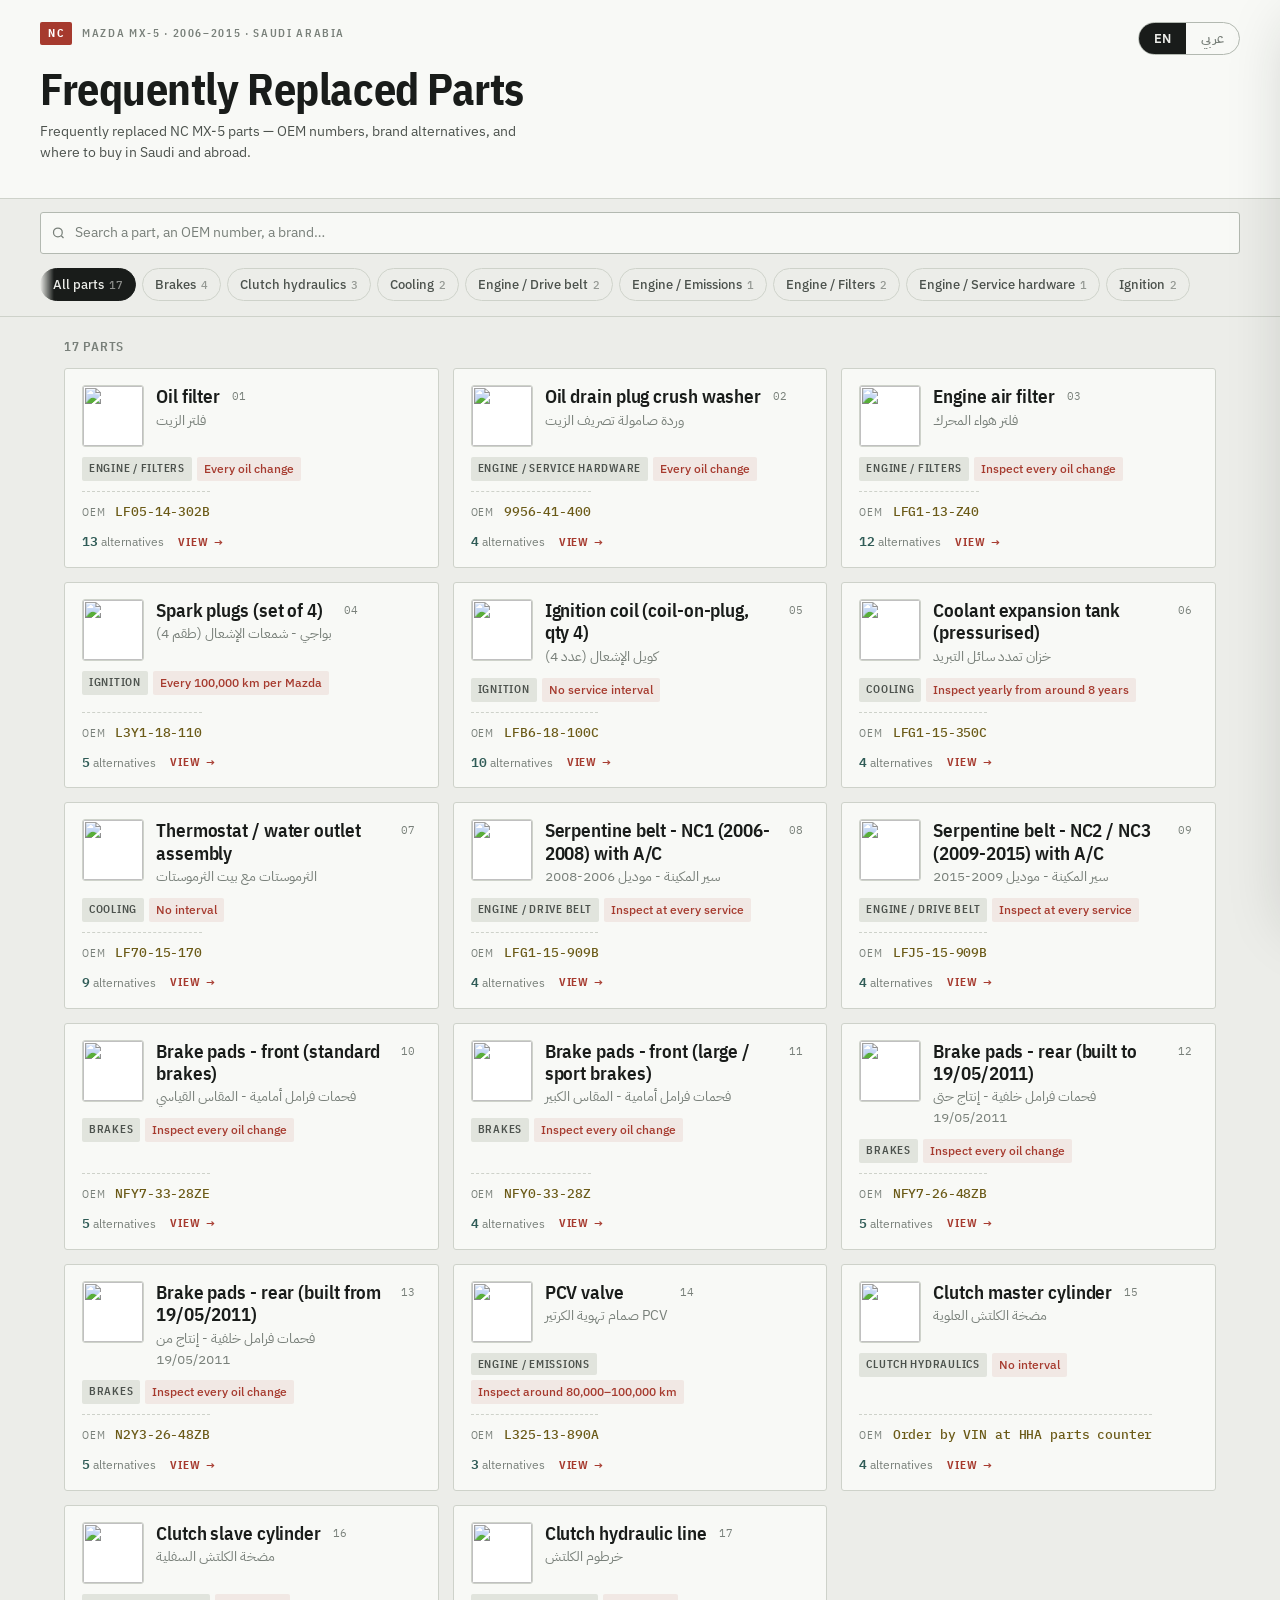
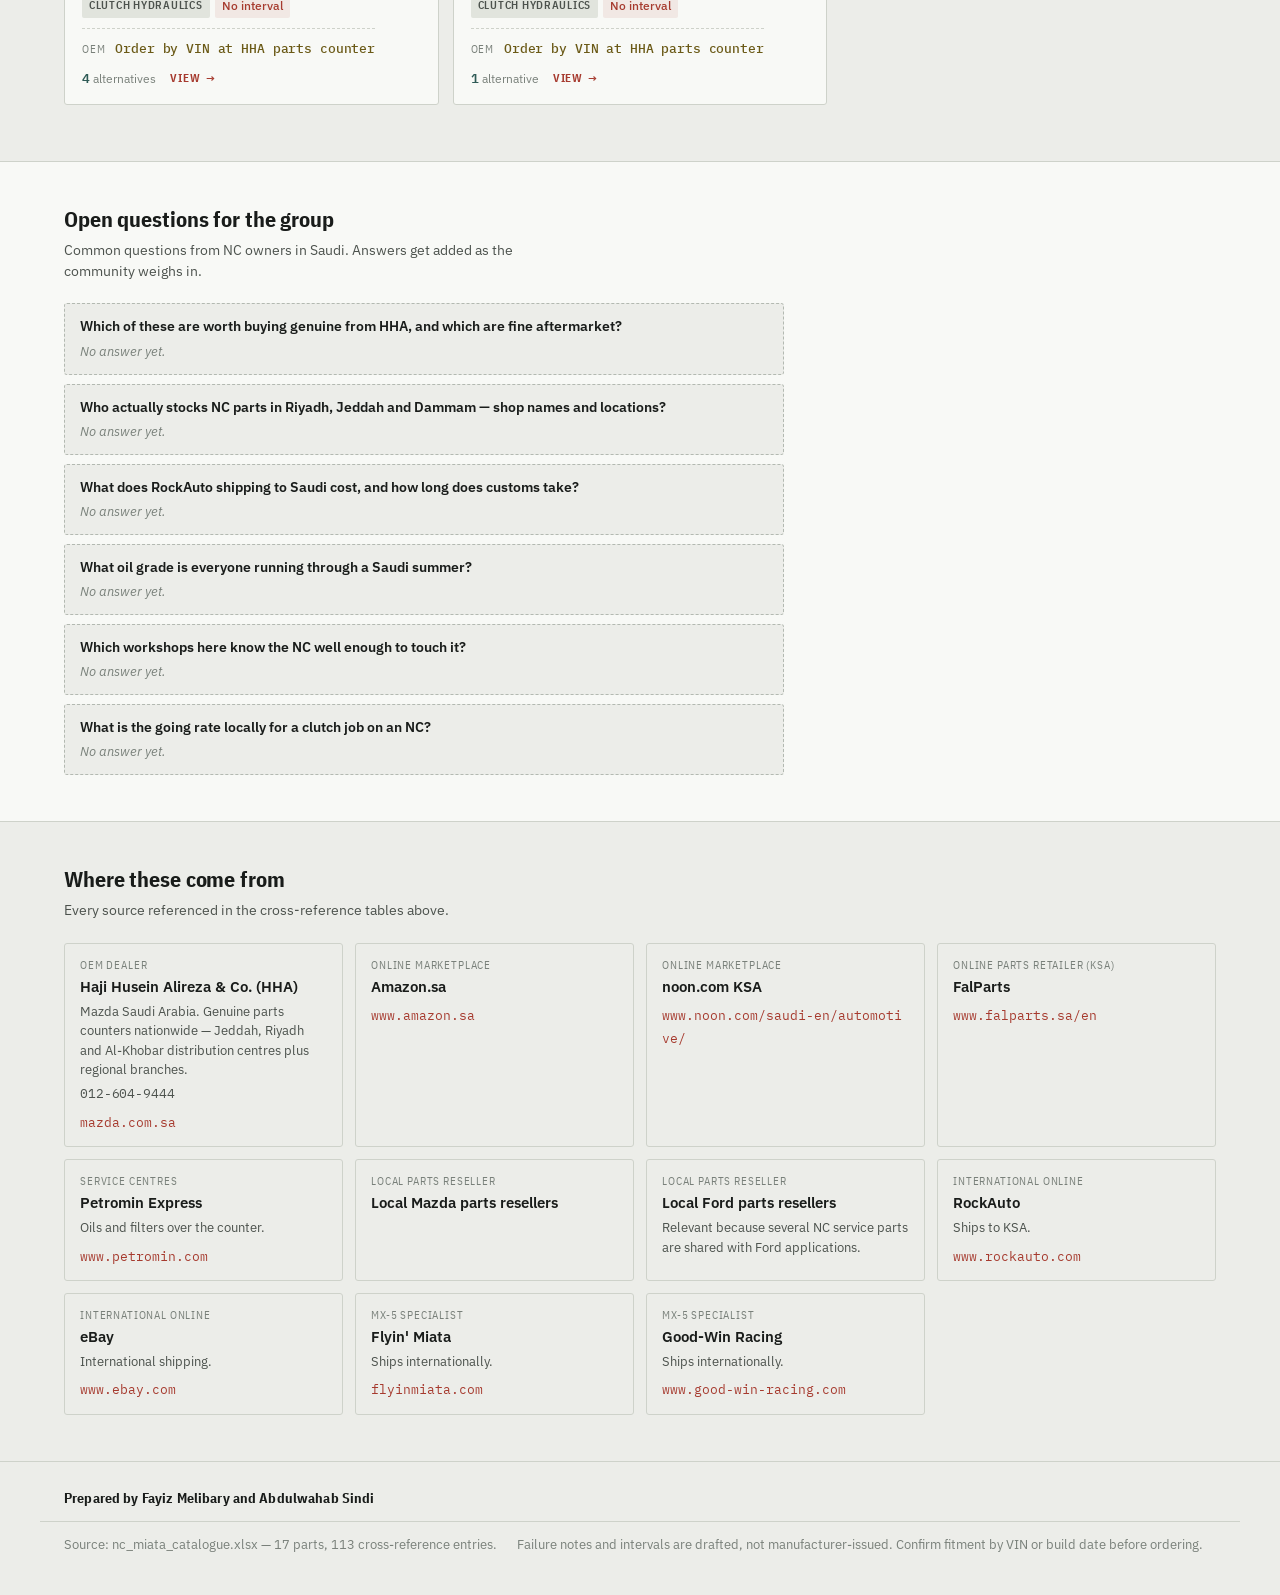
==== commit 58086a29: "Move images out of base64 into content-addressed files The catalogue images were already WebP with t" ====
--- a/index.html
+++ b/index.html
@@ -142,7 +142,7 @@
 .thumb img{width:100%;height:100%;object-fit:contain;display:block}
 .ctxt{min-width:0;flex:1 1 auto}
 .dimg{background:#fff;border:1px solid var(--line);border-radius:var(--r);padding:14px;display:grid;place-items:center}
-.dimg img{max-width:100%;max-height:240px;object-fit:contain;display:block}
+.dimg img{height:240px;width:auto;max-width:100%;object-fit:contain;display:block}
 .imgcap{font-size:11.5px;color:var(--ink-3);margin-top:7px;line-height:1.45}
 
 /* ---- sections ---- */
@@ -325,7 +325,7 @@
 </script>
 
 <script>
-const IMG={"NC-BELT-NC1": {"t": "[data-uri]", "f": "[data-uri]"}, "NC-BELT-NC2": {"t": "[data-uri]", "f": "[data-uri]"}, "NC-AIR-FILTER": {"t": "[data-uri]", "f": "[data-uri]"}, "NC-IGNITION-COIL": {"t": "[data-uri]", "f": "[data-uri]"}, "NC-PADS-FRONT-STD": {"t": "[data-uri]", "f": "[data-uri]"}, "NC-PADS-FRONT-BIG": {"t": "[data-uri]", "f": "[data-uri]"}, "NC-PCV": {"t": "[data-uri]", "f": "[data-uri]"}, "NC-PADS-REAR-EARLY": {"t": "[data-uri]", "f": "[data-uri]"}, "NC-PADS-REAR-LATE": {"t": "[data-uri]", "f": "[data-uri]"}, "NC-SPARK-PLUGS": {"t": "[data-uri]", "f": "[data-uri]"}, "NC-THERMOSTAT": {"t": "[data-uri]", "f": "[data-uri]"}, "NC-DRAIN-WASHER": {"t": "[data-uri]", "f": "[data-uri]"}, "NC-OIL-FILTER": {"t": "[data-uri]", "f": "[data-uri]"}, "NC-COOLANT-TANK": {"t": "[data-uri]", "f": "[data-uri]"}, "NC-CLUTCH-MASTER": {"t": "[data-uri]", "f": "[data-uri]"}, "NC-CLUTCH-LINE": {"t": "[data-uri]", "f": "[data-uri]"}, "NC-CLUTCH-SLAVE": {"t": "[data-uri]", "f": "[data-uri]"}};
+const IMG={"NC-BELT-NC1":{"t":{"src":"images/ee7b6889f45b.webp","w":168,"h":168},"f":{"src":"images/9d08fa169e9d.webp","w":500,"h":375}},"NC-BELT-NC2":{"t":{"src":"images/ee7b6889f45b.webp","w":168,"h":168},"f":{"src":"images/9d08fa169e9d.webp","w":500,"h":375}},"NC-AIR-FILTER":{"t":{"src":"images/38e062a3be82.webp","w":168,"h":168},"f":{"src":"images/4719e8804ce2.webp","w":680,"h":680}},"NC-IGNITION-COIL":{"t":{"src":"images/6c0fd5bc65f7.webp","w":168,"h":168},"f":{"src":"images/284048181fc5.webp","w":680,"h":680}},"NC-PADS-FRONT-STD":{"t":{"src":"images/e6e91fdefeb1.webp","w":168,"h":168},"f":{"src":"images/a92fa26b2964.webp","w":640,"h":640}},"NC-PADS-FRONT-BIG":{"t":{"src":"images/e6e91fdefeb1.webp","w":168,"h":168},"f":{"src":"images/a92fa26b2964.webp","w":640,"h":640}},"NC-PCV":{"t":{"src":"images/d745a5ee6dbf.webp","w":168,"h":168},"f":{"src":"images/85f550349590.webp","w":680,"h":680}},"NC-PADS-REAR-EARLY":{"t":{"src":"images/ba9418c51810.webp","w":168,"h":168},"f":{"src":"images/2d3b64186a3f.webp","w":500,"h":500}},"NC-PADS-REAR-LATE":{"t":{"src":"images/ba9418c51810.webp","w":168,"h":168},"f":{"src":"images/2d3b64186a3f.webp","w":500,"h":500}},"NC-SPARK-PLUGS":{"t":{"src":"images/3bb832d5a56b.webp","w":168,"h":168},"f":{"src":"images/a642a376ac76.webp","w":450,"h":450}},"NC-THERMOSTAT":{"t":{"src":"images/18c757650593.webp","w":168,"h":168},"f":{"src":"images/3f2015a3814e.webp","w":677,"h":680}},"NC-DRAIN-WASHER":{"t":{"src":"images/fbff9122104d.webp","w":168,"h":168},"f":{"src":"images/1437924e5882.webp","w":680,"h":680}},"NC-OIL-FILTER":{"t":{"src":"images/a29e2558428a.webp","w":168,"h":168},"f":{"src":"images/63c7aacfd05c.webp","w":680,"h":453}},"NC-COOLANT-TANK":{"t":{"src":"images/09bb64134024.webp","w":168,"h":168},"f":{"src":"images/69485c0650ac.webp","w":680,"h":680}},"NC-CLUTCH-MASTER":{"t":{"src":"images/f1f8dd322964.webp","w":168,"h":168},"f":{"src":"images/68448491e549.webp","w":680,"h":417}},"NC-CLUTCH-LINE":{"t":{"src":"images/1e3a312a2a04.webp","w":168,"h":168},"f":{"src":"images/37139f66caba.webp","w":680,"h":569}},"NC-CLUTCH-SLAVE":{"t":{"src":"images/64ebd8d1e174.webp","w":168,"h":168},"f":{"src":"images/f92feb0bbf48.webp","w":680,"h":680}}};
 </script>
 
 <script>
@@ -449,7 +449,7 @@
  $("#grid").innerHTML=list.map(p=>{
   const i=PARTS.indexOf(p)+1,n=N[p.id],alts=p.rows.filter(r=>r[0]==="A").length;
   return `<button class="card" data-id="${esc(p.id)}">
-   <div class="card-top">${IMG[p.id]?`<span class="thumb"><img src="${IMG[p.id].t}" alt="" loading="lazy"></span>`:""}<div class="ctxt"><h3>${esc(nm(p))}</h3><div class="alt-name">${esc(alt(p))}</div></div><span class="idx">${String(i).padStart(2,"0")}</span></div>
+   <div class="card-top">${IMG[p.id]?`<span class="thumb"><img src="${IMG[p.id].t.src}" width="${IMG[p.id].t.w}" height="${IMG[p.id].t.h}" alt="" loading="lazy"></span>`:""}<div class="ctxt"><h3>${esc(nm(p))}</h3><div class="alt-name">${esc(alt(p))}</div></div><span class="idx">${String(i).padStart(2,"0")}</span></div>
    <div style="display:flex;gap:5px;flex-wrap:wrap"><span class="chip chip-cat">${esc(catName(p.cat))}</span><span class="chip chip-int">${esc(shortInt(n))}</span></div>
    <div class="card-oem"><span class="lab">${esc(T_.oem)}</span><span class="val mono">${esc(p.oem)}</span></div>
    <div class="card-foot"><span><b>${alts}</b> ${esc(T_.alts(alts).replace(/^\d+\s*/,""))}</span><span class="viewcue">${esc(T_.view)}<span class="arrow">→</span></span></div>
@@ -480,7 +480,7 @@
    <div class="chips"><span class="chip chip-cat">${esc(catName(p.cat))}</span><span class="chip chip-int">${esc(n.i)}</span></div>
   </div>
   <div class="dbody">
-   ${IMG[p.id]?`<section class="sec"><div class="dimg"><img src="${IMG[p.id].f}" alt="${esc(nm(p))}"></div><div class="imgcap">${esc(T_.imgCap)}</div></section>`:""}
+   ${IMG[p.id]?`<section class="sec"><div class="dimg"><img src="${IMG[p.id].f.src}" width="${IMG[p.id].f.w}" height="${IMG[p.id].f.h}" style="aspect-ratio:${IMG[p.id].f.w}/${IMG[p.id].f.h}" alt="${esc(nm(p))}"></div><div class="imgcap">${esc(T_.imgCap)}</div></section>`:""}
    <section class="sec"><div class="sh"><span>${esc(T_.sFit)}</span></div>
     <dl class="kv">
      <dt>${esc(T_.lFit)}</dt><dd>${esc(p.fit)}</dd>
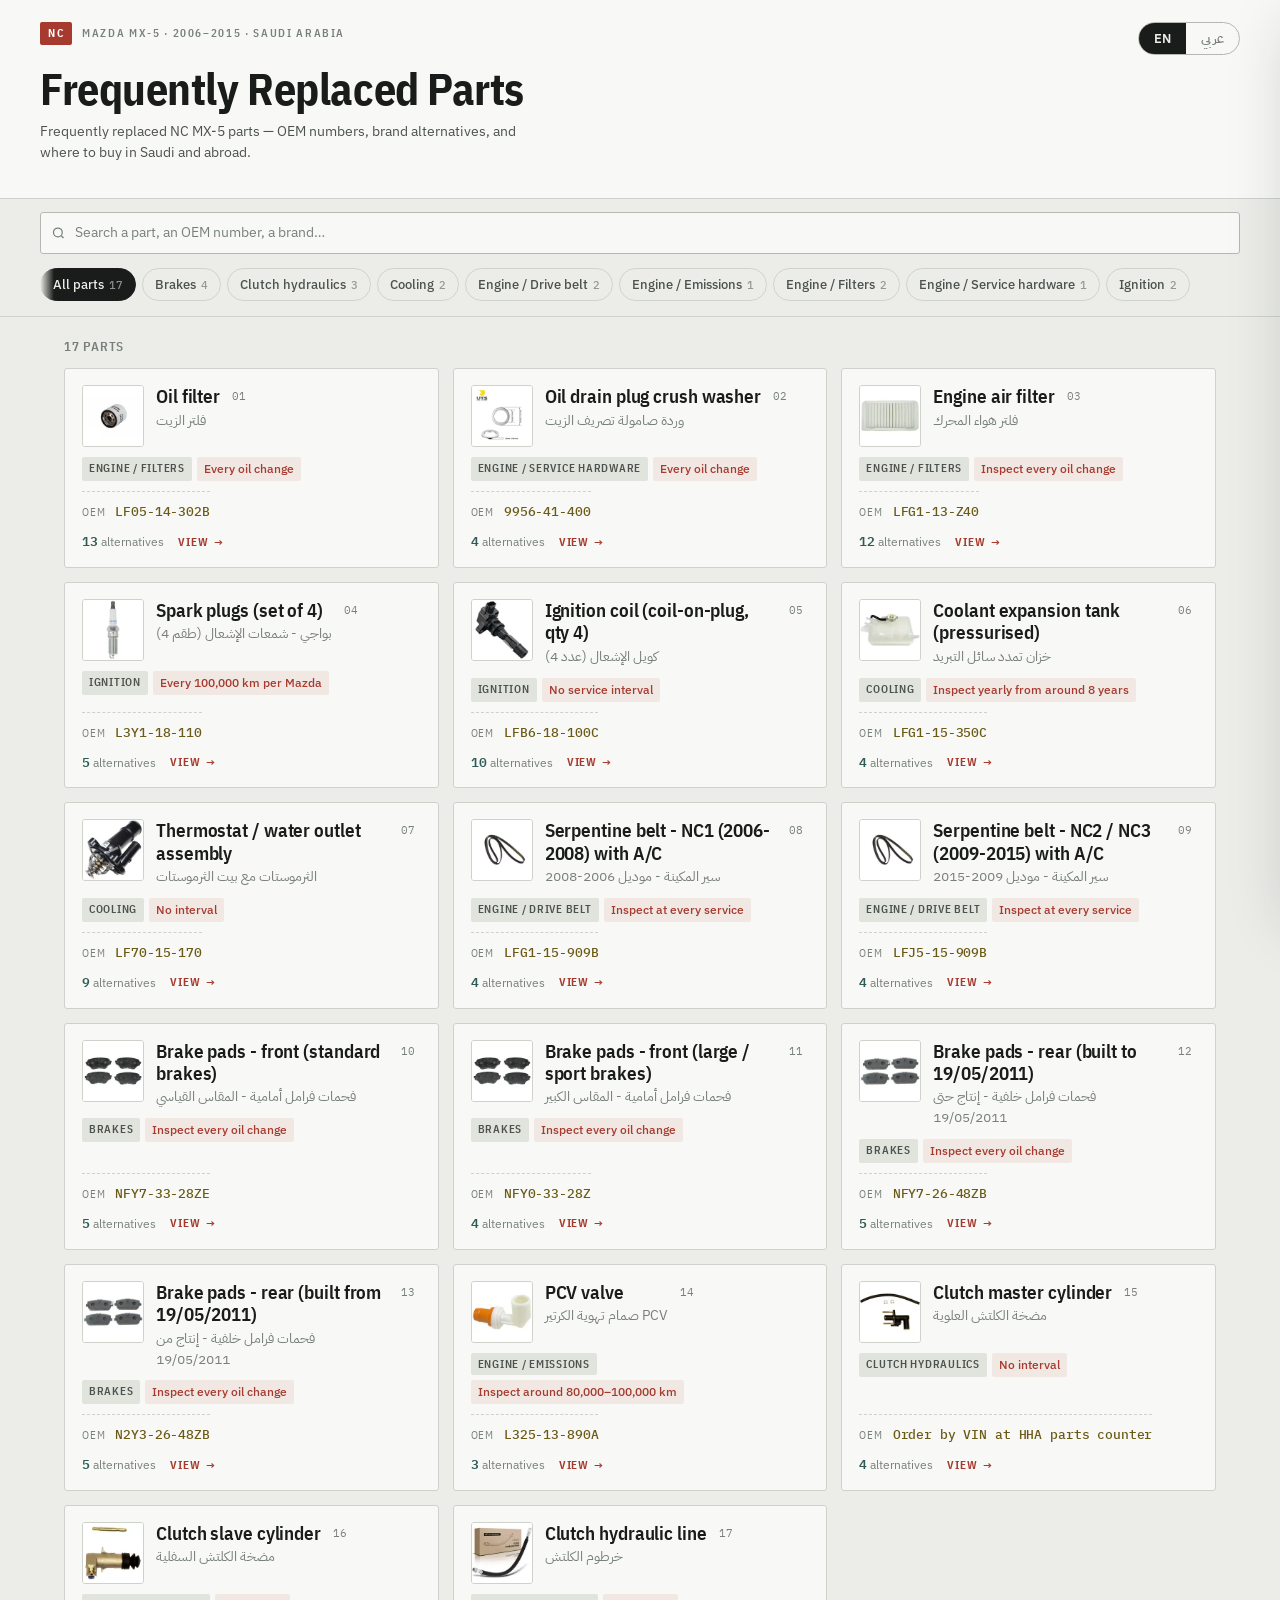
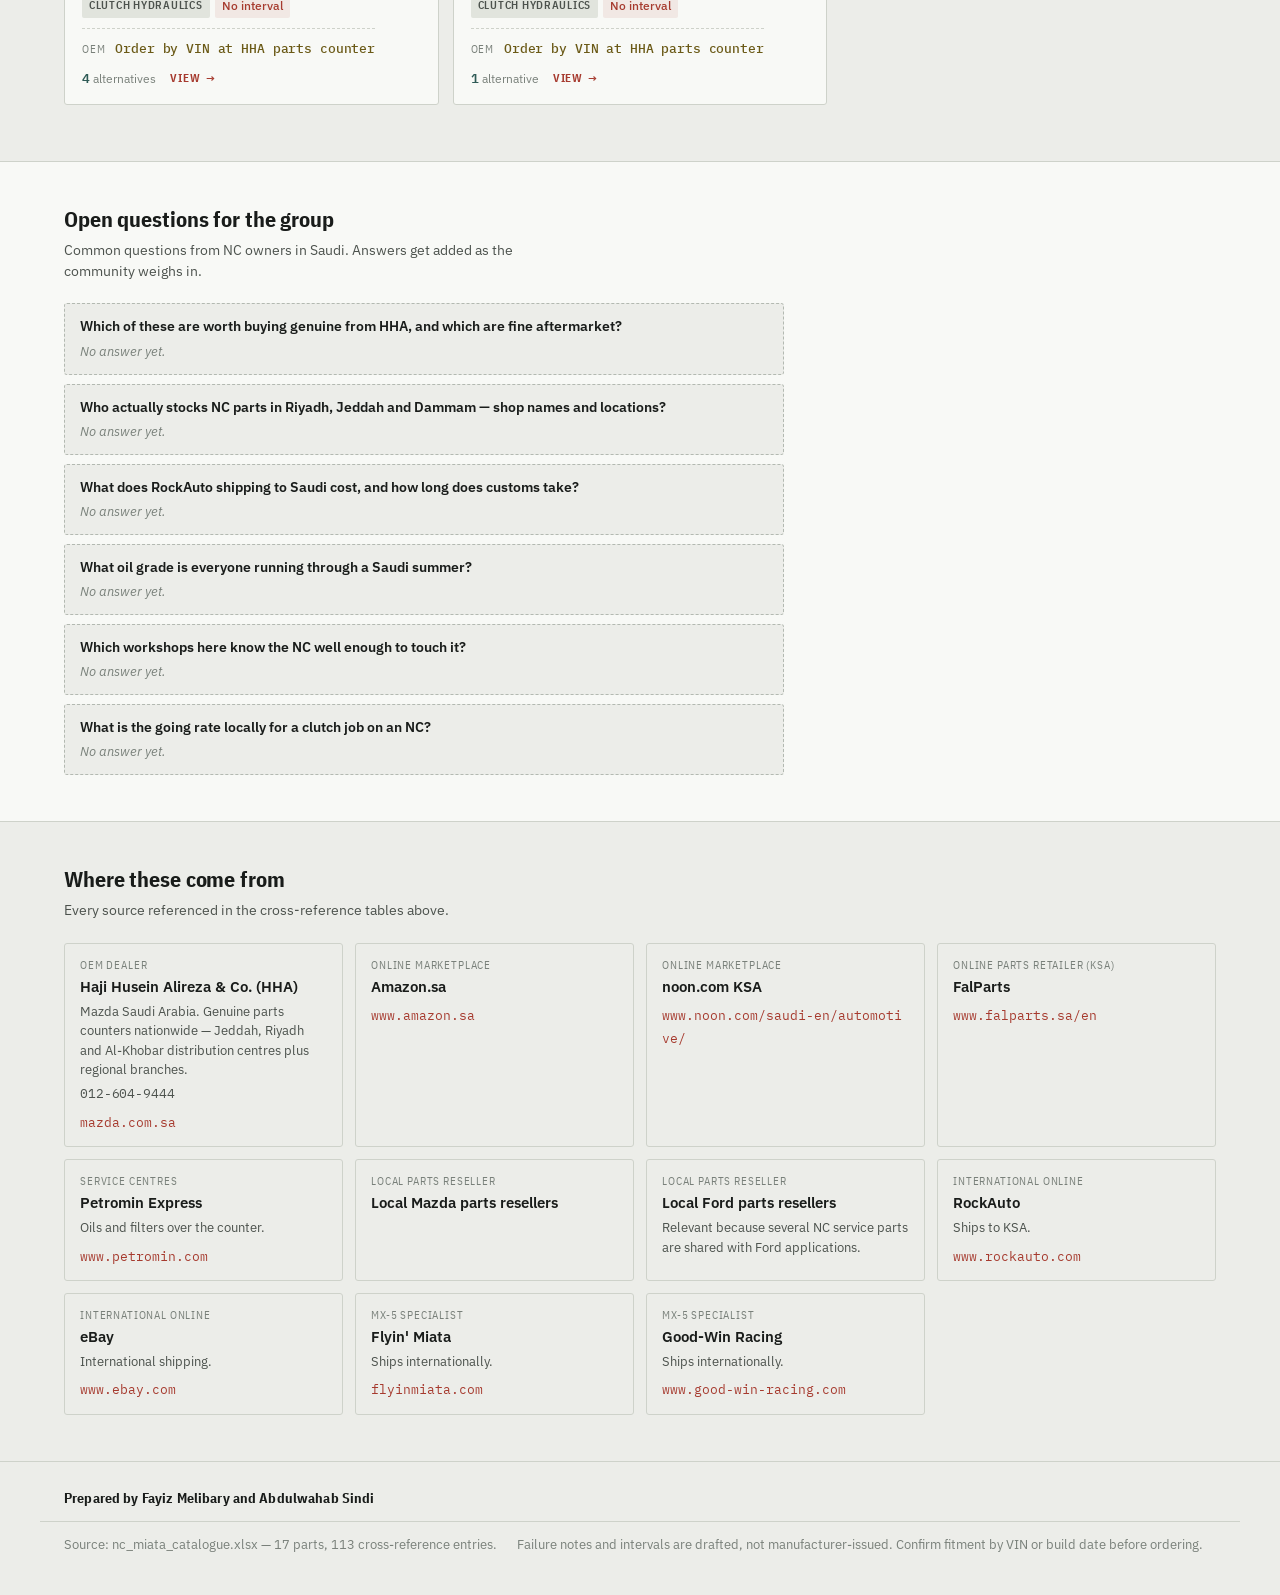
==== commit ecc9f8fd: "Root image paths at data/images so index.html opens directly The manifest emitted site-root paths (i" ====
--- a/index.html
+++ b/index.html
@@ -325,7 +325,7 @@
 </script>
 
 <script>
-const IMG={"NC-BELT-NC1":{"t":{"src":"images/ee7b6889f45b.webp","w":168,"h":168},"f":{"src":"images/9d08fa169e9d.webp","w":500,"h":375}},"NC-BELT-NC2":{"t":{"src":"images/ee7b6889f45b.webp","w":168,"h":168},"f":{"src":"images/9d08fa169e9d.webp","w":500,"h":375}},"NC-AIR-FILTER":{"t":{"src":"images/38e062a3be82.webp","w":168,"h":168},"f":{"src":"images/4719e8804ce2.webp","w":680,"h":680}},"NC-IGNITION-COIL":{"t":{"src":"images/6c0fd5bc65f7.webp","w":168,"h":168},"f":{"src":"images/284048181fc5.webp","w":680,"h":680}},"NC-PADS-FRONT-STD":{"t":{"src":"images/e6e91fdefeb1.webp","w":168,"h":168},"f":{"src":"images/a92fa26b2964.webp","w":640,"h":640}},"NC-PADS-FRONT-BIG":{"t":{"src":"images/e6e91fdefeb1.webp","w":168,"h":168},"f":{"src":"images/a92fa26b2964.webp","w":640,"h":640}},"NC-PCV":{"t":{"src":"images/d745a5ee6dbf.webp","w":168,"h":168},"f":{"src":"images/85f550349590.webp","w":680,"h":680}},"NC-PADS-REAR-EARLY":{"t":{"src":"images/ba9418c51810.webp","w":168,"h":168},"f":{"src":"images/2d3b64186a3f.webp","w":500,"h":500}},"NC-PADS-REAR-LATE":{"t":{"src":"images/ba9418c51810.webp","w":168,"h":168},"f":{"src":"images/2d3b64186a3f.webp","w":500,"h":500}},"NC-SPARK-PLUGS":{"t":{"src":"images/3bb832d5a56b.webp","w":168,"h":168},"f":{"src":"images/a642a376ac76.webp","w":450,"h":450}},"NC-THERMOSTAT":{"t":{"src":"images/18c757650593.webp","w":168,"h":168},"f":{"src":"images/3f2015a3814e.webp","w":677,"h":680}},"NC-DRAIN-WASHER":{"t":{"src":"images/fbff9122104d.webp","w":168,"h":168},"f":{"src":"images/1437924e5882.webp","w":680,"h":680}},"NC-OIL-FILTER":{"t":{"src":"images/a29e2558428a.webp","w":168,"h":168},"f":{"src":"images/63c7aacfd05c.webp","w":680,"h":453}},"NC-COOLANT-TANK":{"t":{"src":"images/09bb64134024.webp","w":168,"h":168},"f":{"src":"images/69485c0650ac.webp","w":680,"h":680}},"NC-CLUTCH-MASTER":{"t":{"src":"images/f1f8dd322964.webp","w":168,"h":168},"f":{"src":"images/68448491e549.webp","w":680,"h":417}},"NC-CLUTCH-LINE":{"t":{"src":"images/1e3a312a2a04.webp","w":168,"h":168},"f":{"src":"images/37139f66caba.webp","w":680,"h":569}},"NC-CLUTCH-SLAVE":{"t":{"src":"images/64ebd8d1e174.webp","w":168,"h":168},"f":{"src":"images/f92feb0bbf48.webp","w":680,"h":680}}};
+const IMG={"NC-BELT-NC1":{"t":{"src":"data/images/ee7b6889f45b.webp","w":168,"h":168},"f":{"src":"data/images/9d08fa169e9d.webp","w":500,"h":375}},"NC-BELT-NC2":{"t":{"src":"data/images/ee7b6889f45b.webp","w":168,"h":168},"f":{"src":"data/images/9d08fa169e9d.webp","w":500,"h":375}},"NC-AIR-FILTER":{"t":{"src":"data/images/38e062a3be82.webp","w":168,"h":168},"f":{"src":"data/images/4719e8804ce2.webp","w":680,"h":680}},"NC-IGNITION-COIL":{"t":{"src":"data/images/6c0fd5bc65f7.webp","w":168,"h":168},"f":{"src":"data/images/284048181fc5.webp","w":680,"h":680}},"NC-PADS-FRONT-STD":{"t":{"src":"data/images/e6e91fdefeb1.webp","w":168,"h":168},"f":{"src":"data/images/a92fa26b2964.webp","w":640,"h":640}},"NC-PADS-FRONT-BIG":{"t":{"src":"data/images/e6e91fdefeb1.webp","w":168,"h":168},"f":{"src":"data/images/a92fa26b2964.webp","w":640,"h":640}},"NC-PCV":{"t":{"src":"data/images/d745a5ee6dbf.webp","w":168,"h":168},"f":{"src":"data/images/85f550349590.webp","w":680,"h":680}},"NC-PADS-REAR-EARLY":{"t":{"src":"data/images/ba9418c51810.webp","w":168,"h":168},"f":{"src":"data/images/2d3b64186a3f.webp","w":500,"h":500}},"NC-PADS-REAR-LATE":{"t":{"src":"data/images/ba9418c51810.webp","w":168,"h":168},"f":{"src":"data/images/2d3b64186a3f.webp","w":500,"h":500}},"NC-SPARK-PLUGS":{"t":{"src":"data/images/3bb832d5a56b.webp","w":168,"h":168},"f":{"src":"data/images/a642a376ac76.webp","w":450,"h":450}},"NC-THERMOSTAT":{"t":{"src":"data/images/18c757650593.webp","w":168,"h":168},"f":{"src":"data/images/3f2015a3814e.webp","w":677,"h":680}},"NC-DRAIN-WASHER":{"t":{"src":"data/images/fbff9122104d.webp","w":168,"h":168},"f":{"src":"data/images/1437924e5882.webp","w":680,"h":680}},"NC-OIL-FILTER":{"t":{"src":"data/images/a29e2558428a.webp","w":168,"h":168},"f":{"src":"data/images/63c7aacfd05c.webp","w":680,"h":453}},"NC-COOLANT-TANK":{"t":{"src":"data/images/09bb64134024.webp","w":168,"h":168},"f":{"src":"data/images/69485c0650ac.webp","w":680,"h":680}},"NC-CLUTCH-MASTER":{"t":{"src":"data/images/f1f8dd322964.webp","w":168,"h":168},"f":{"src":"data/images/68448491e549.webp","w":680,"h":417}},"NC-CLUTCH-LINE":{"t":{"src":"data/images/1e3a312a2a04.webp","w":168,"h":168},"f":{"src":"data/images/37139f66caba.webp","w":680,"h":569}},"NC-CLUTCH-SLAVE":{"t":{"src":"data/images/64ebd8d1e174.webp","w":168,"h":168},"f":{"src":"data/images/f92feb0bbf48.webp","w":680,"h":680}}};
 </script>
 
 <script>
